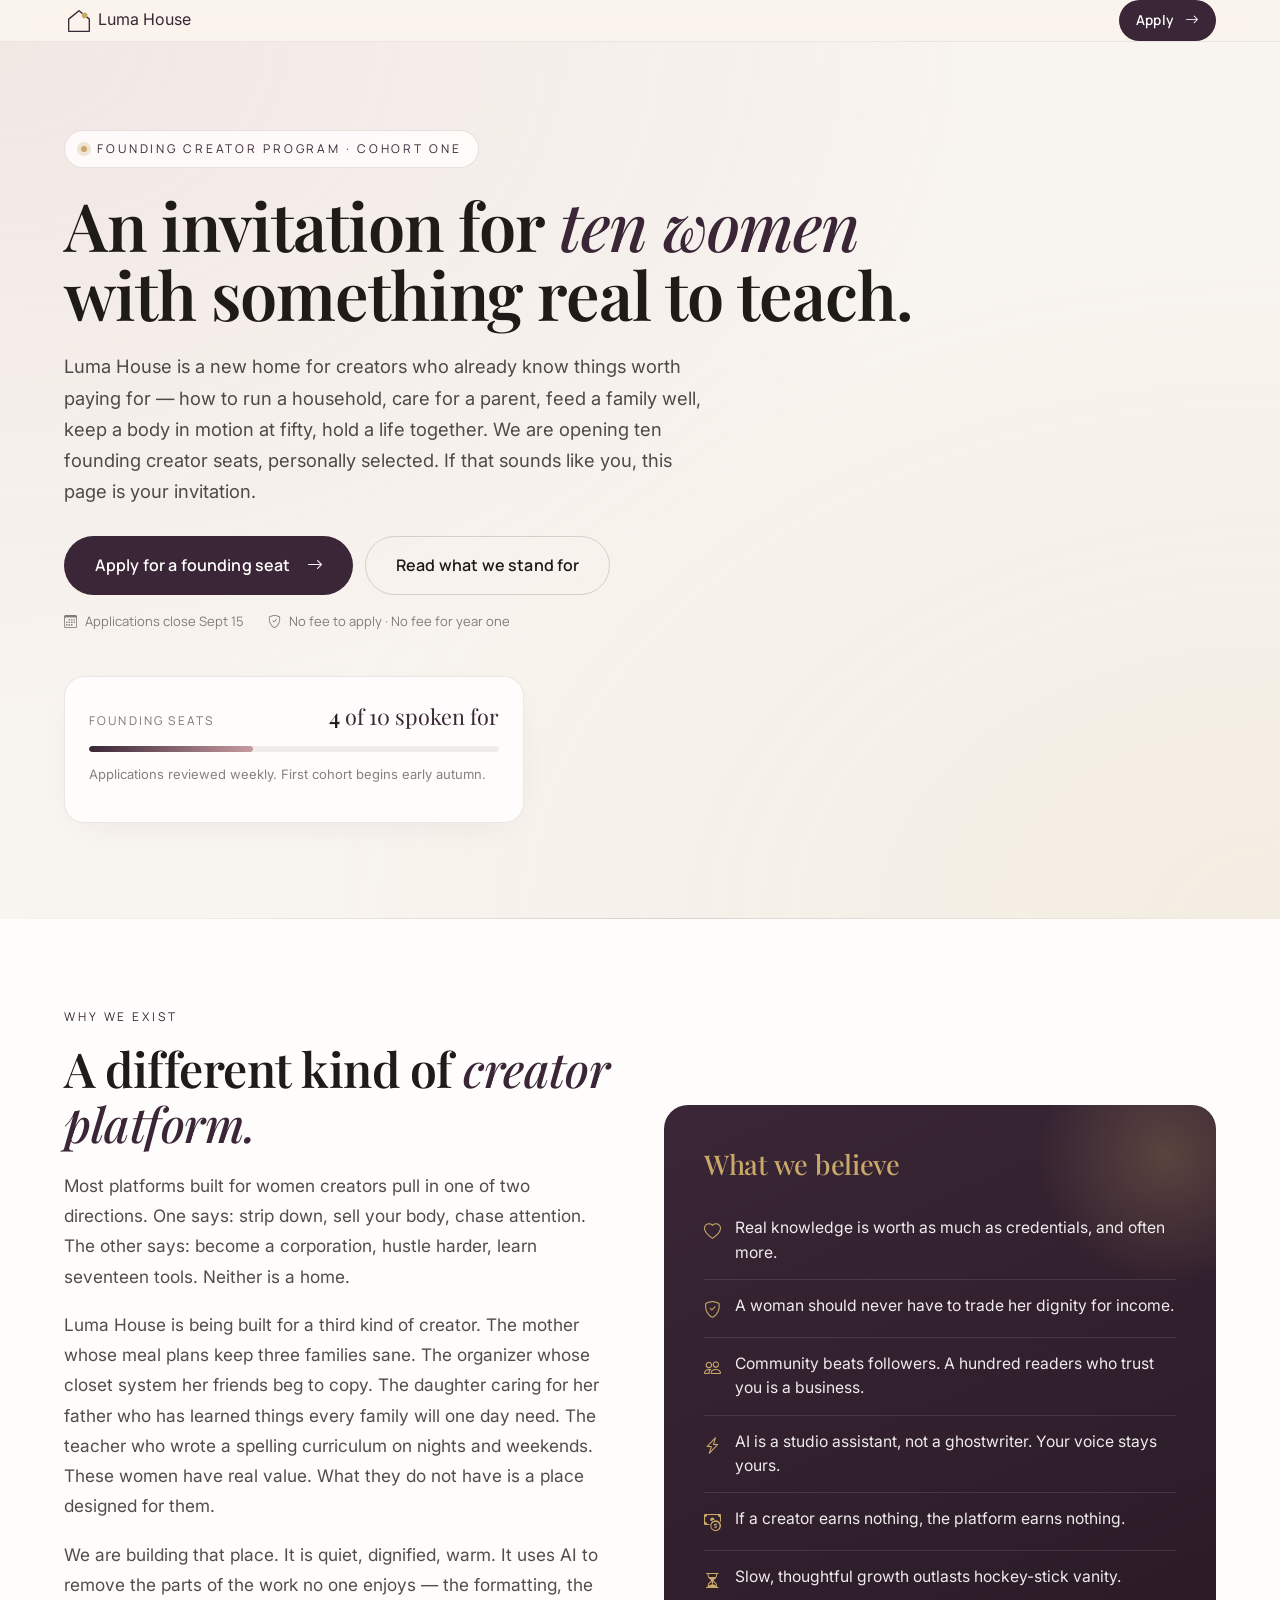
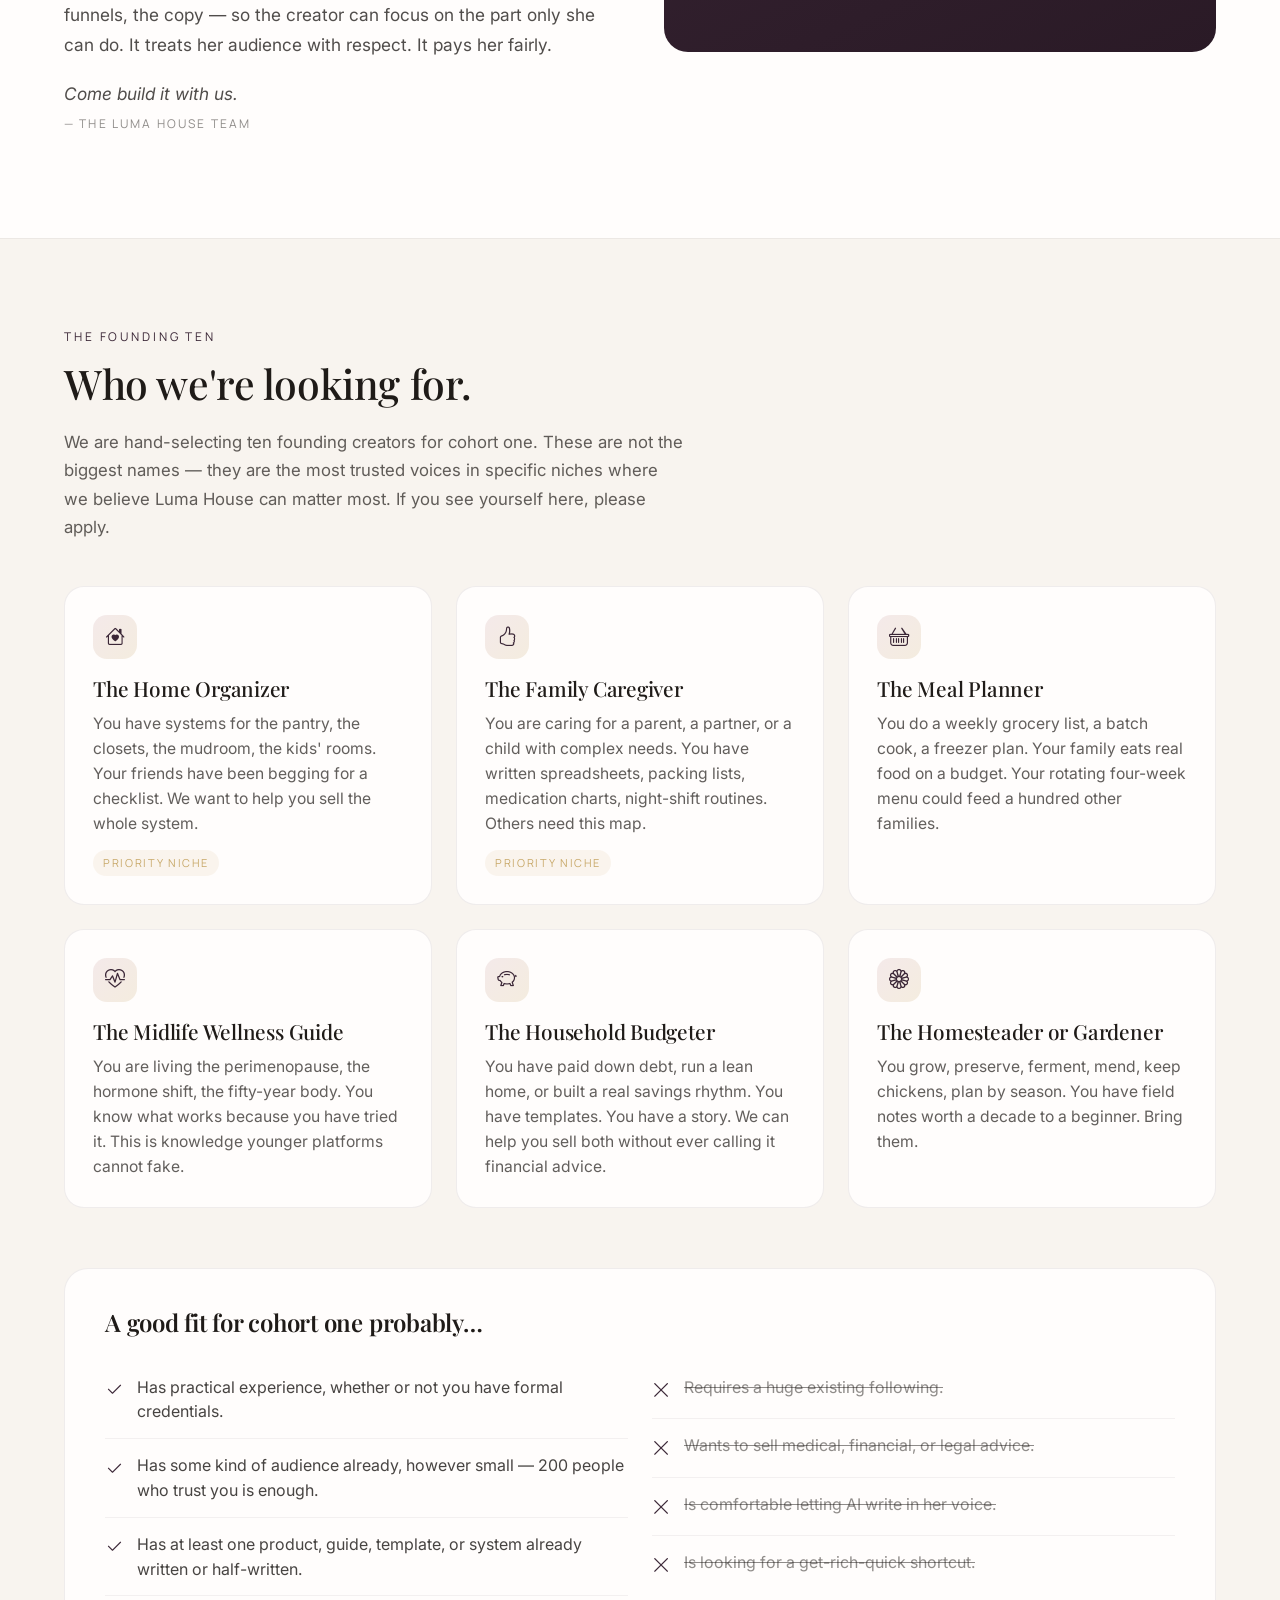
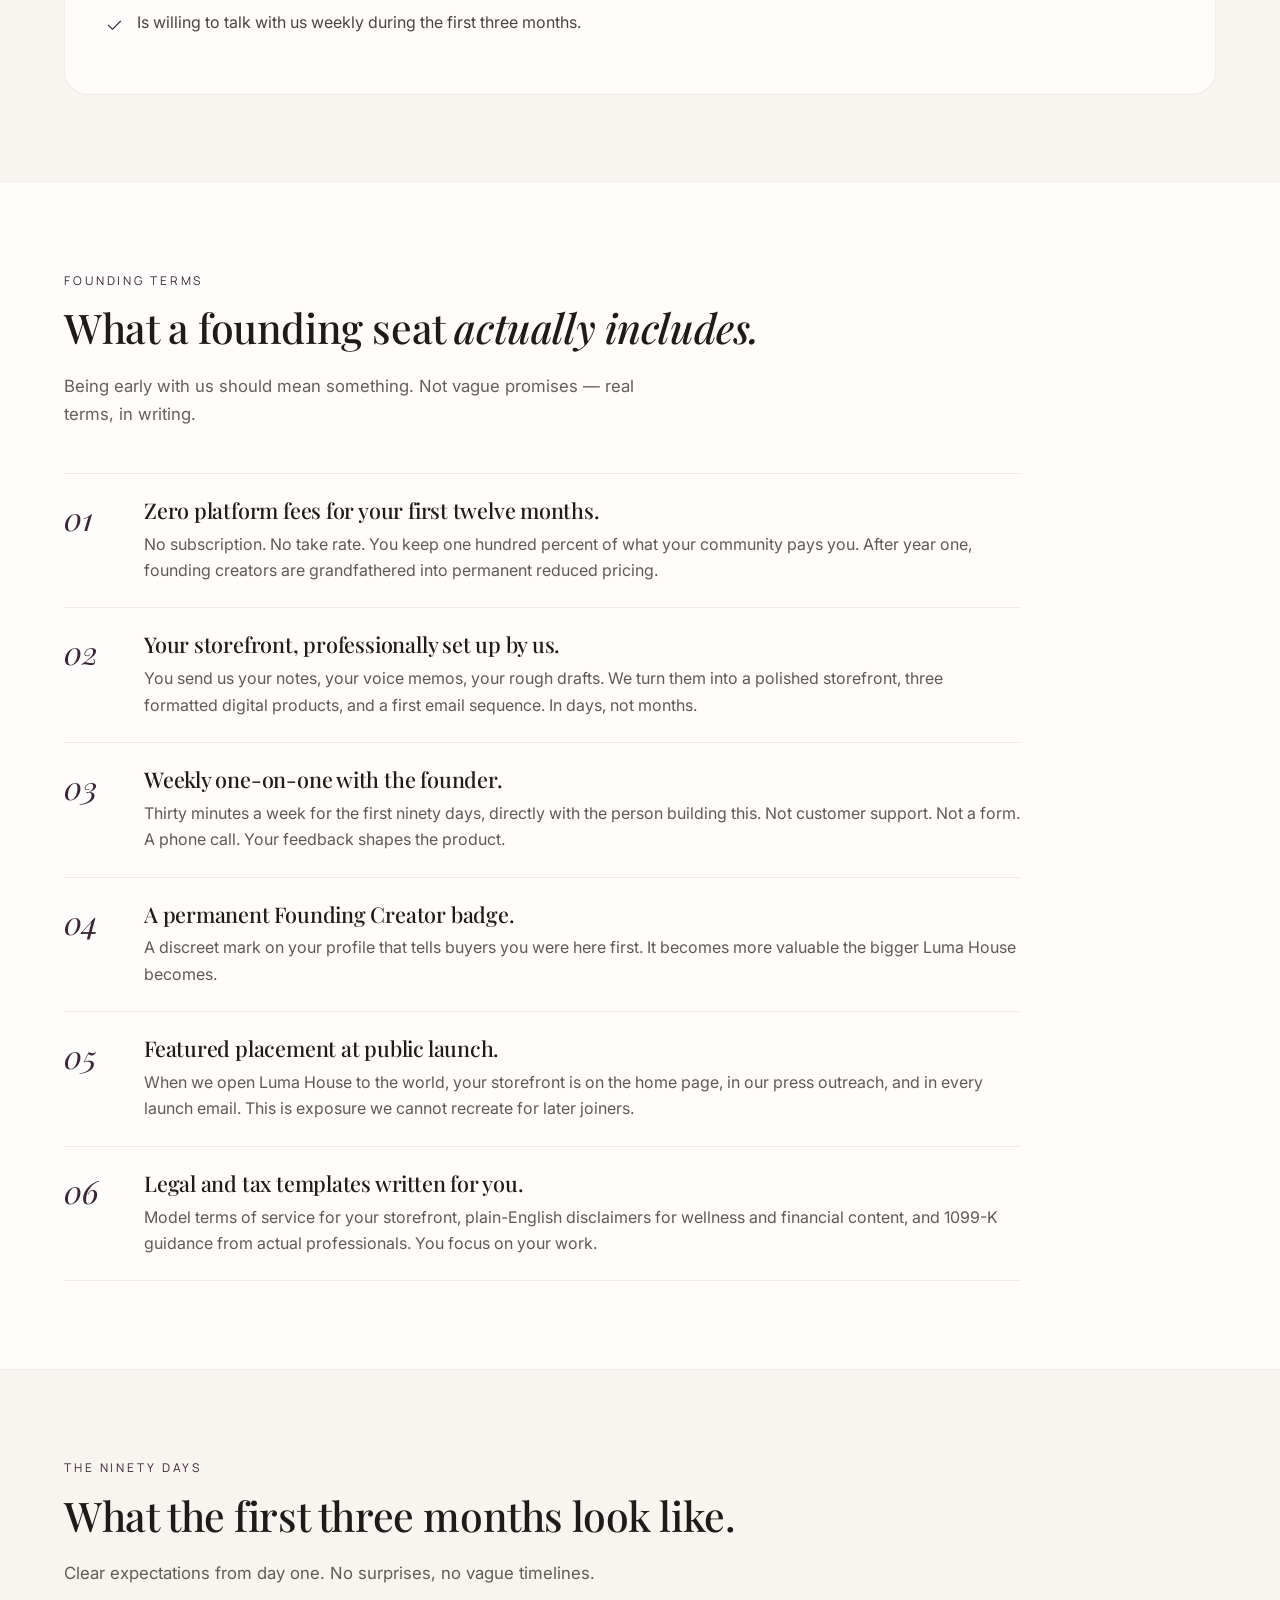
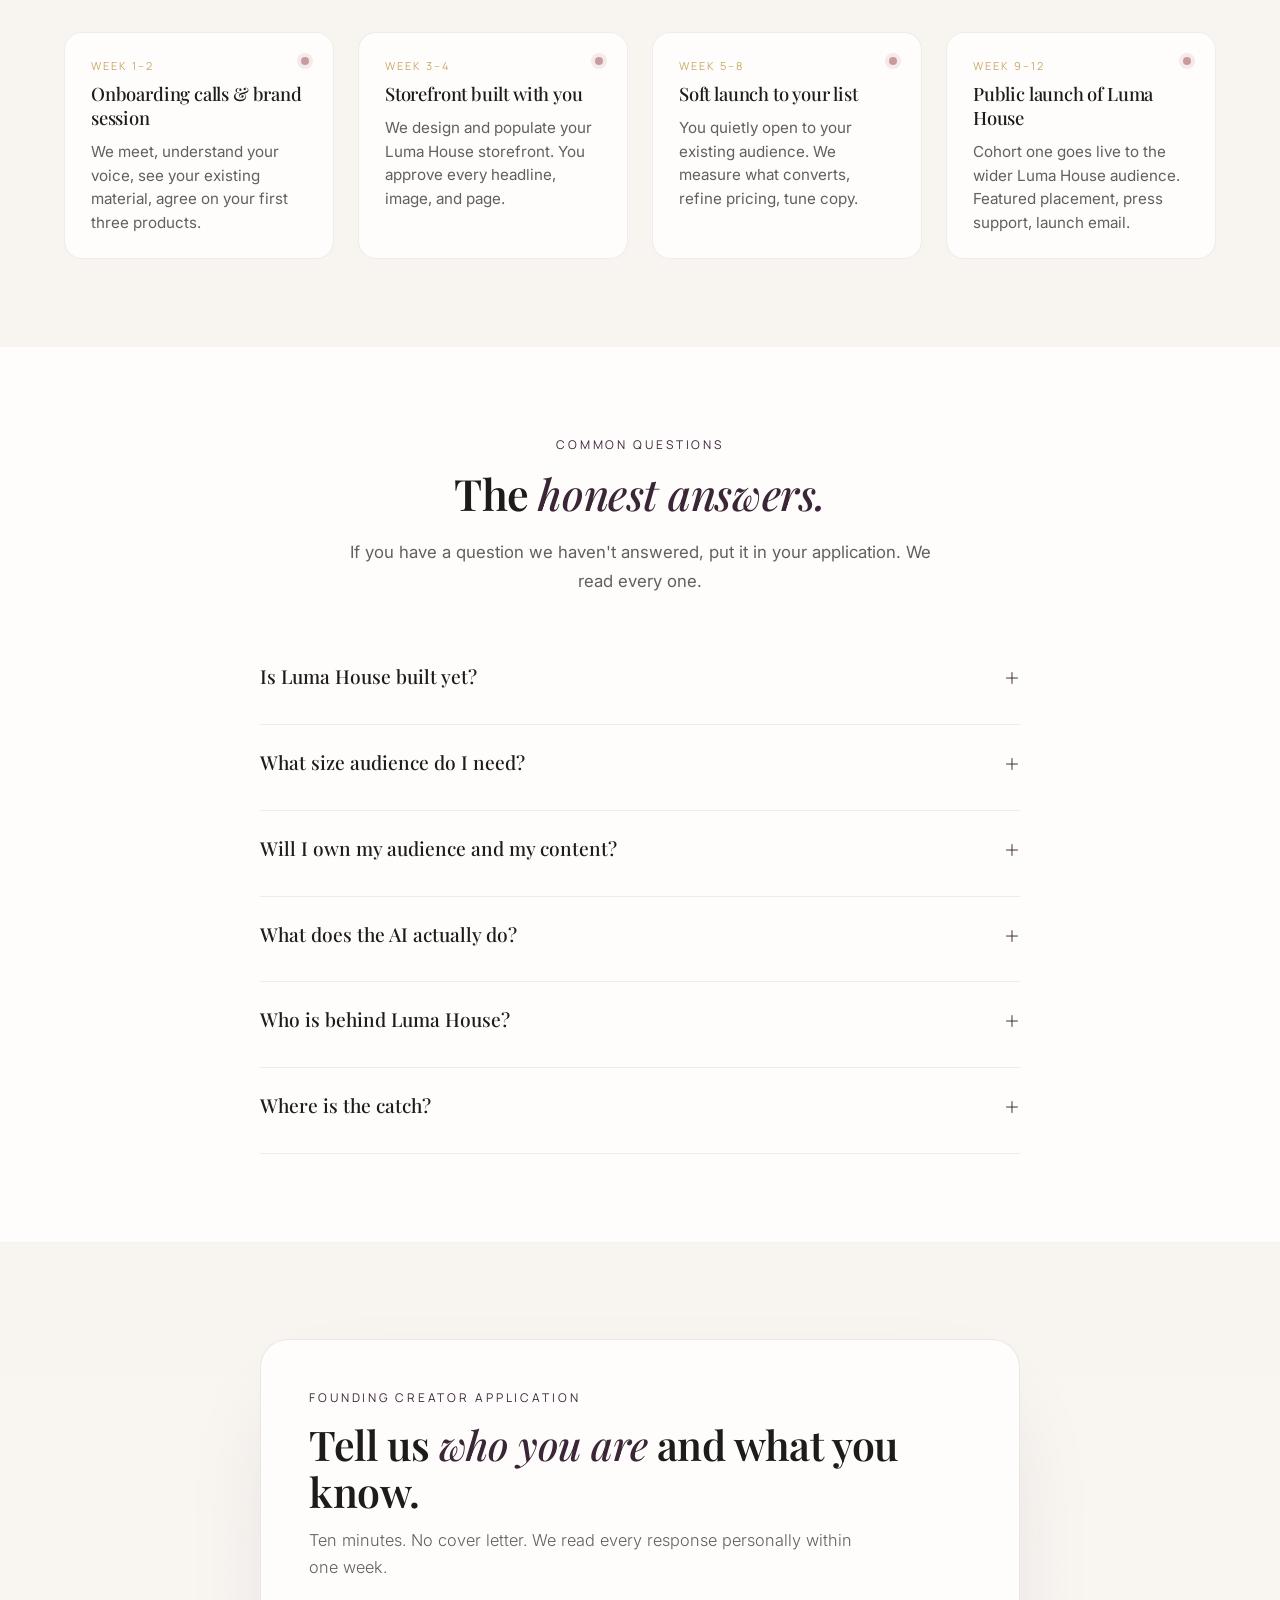
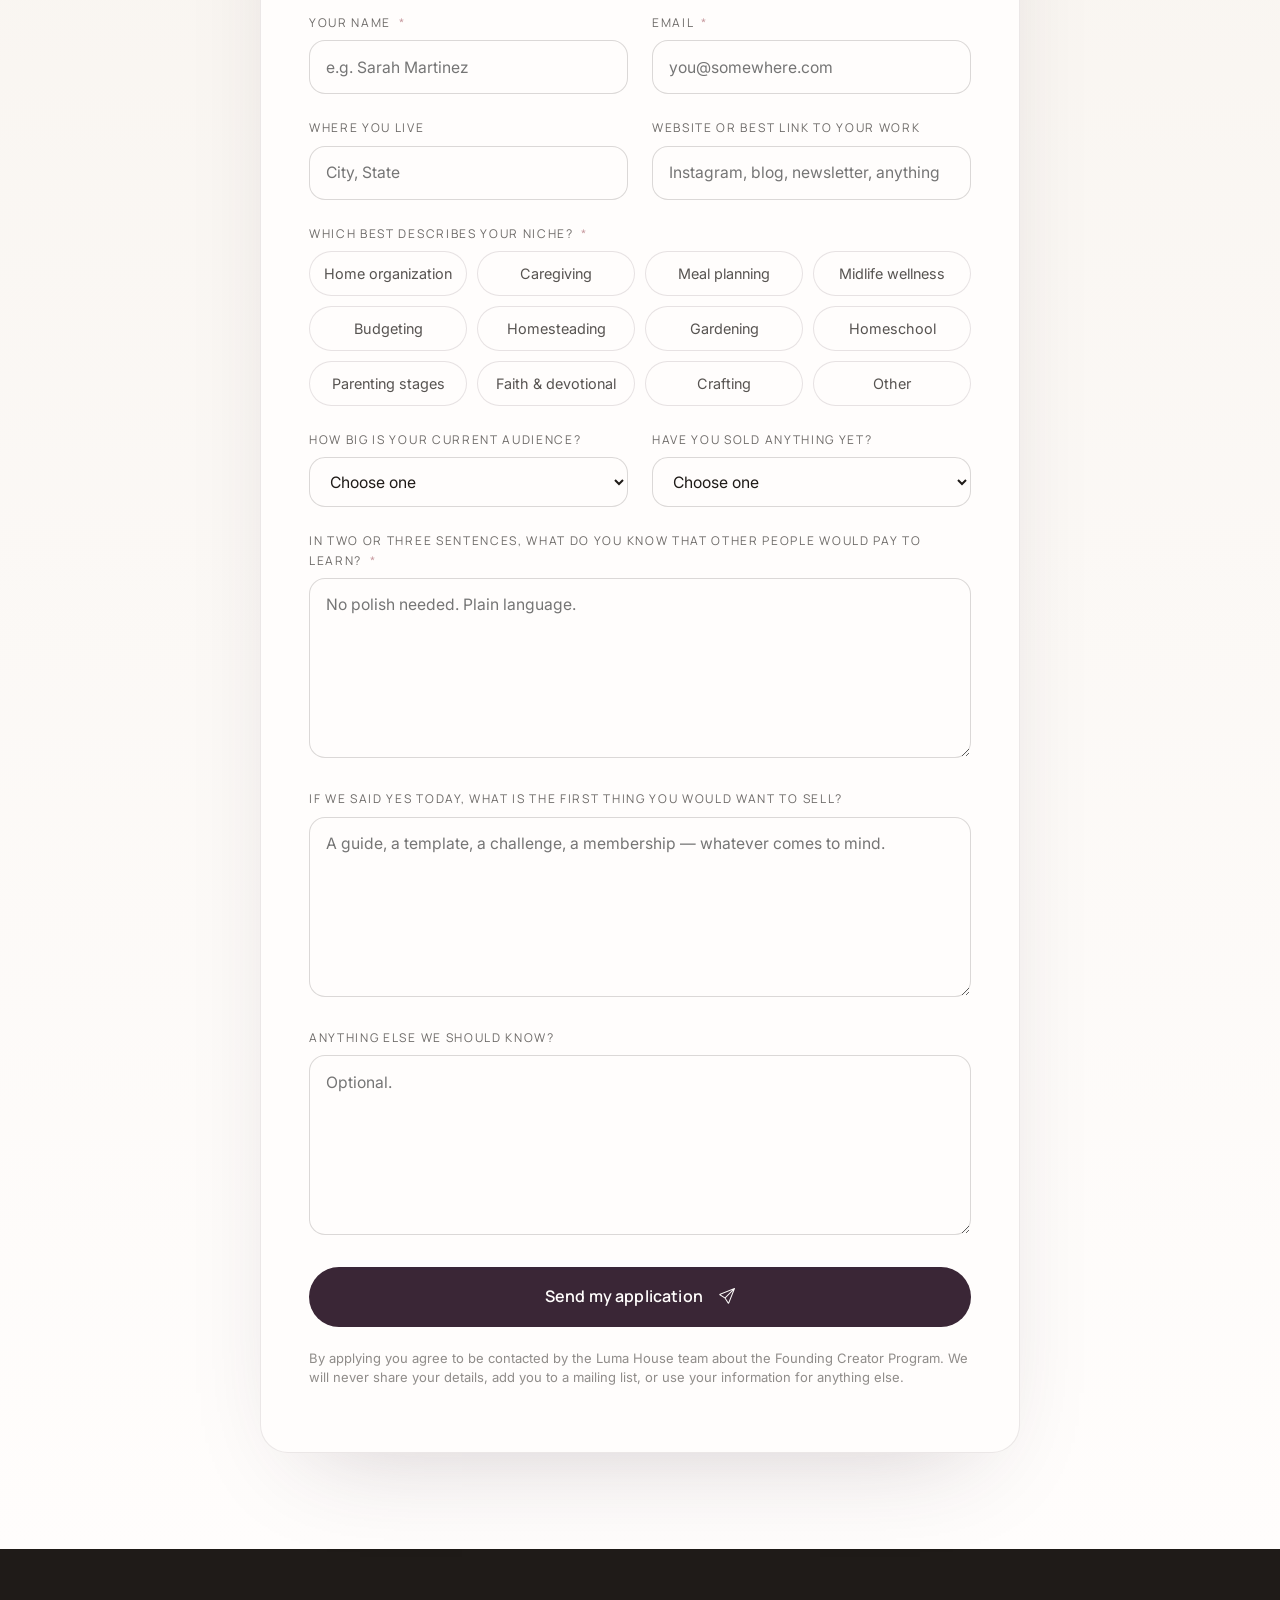
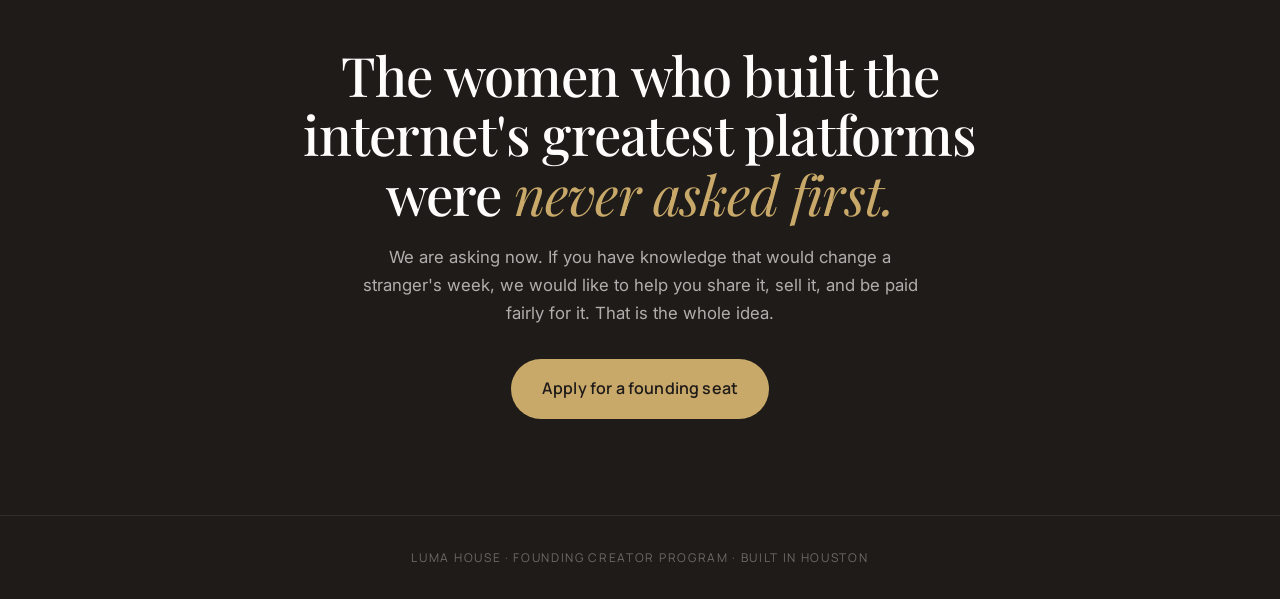
==== beta.html @ 39d94b37 "Add beta.html — Founding Creator recruitment landing page Standalone one-page recruitment funnel tar" ====
<!doctype html>
<html lang="en">
<head>
  <meta charset="utf-8" />
  <meta name="viewport" content="width=device-width, initial-scale=1" />
  <title>Luma House — Founding Creator Program</title>
  <meta name="description" content="An invitation for ten founding creators. Turn what you already know — home organization, caregiving, midlife wellness, real-life systems — into recurring income, with a team behind you." />

  <!-- Fonts -->
  <link rel="preconnect" href="https://fonts.googleapis.com" />
  <link rel="preconnect" href="https://fonts.gstatic.com" crossorigin />
  <link href="https://fonts.googleapis.com/css2?family=Playfair+Display:ital,wght@0,400;0,500;0,600;0,700;1,400;1,500&family=Inter:wght@300;400;500;600;700&family=Manrope:wght@400;500;600;700&display=swap" rel="stylesheet" />

  <!-- Bootstrap 5 + Icons -->
  <link href="https://cdn.jsdelivr.net/npm/bootstrap@5.3.3/dist/css/bootstrap.min.css" rel="stylesheet" />
  <link rel="stylesheet" href="https://cdn.jsdelivr.net/npm/bootstrap-icons@1.11.3/font/bootstrap-icons.css" />

  <!-- Global styles -->
  <link href="assets/css/styles.css" rel="stylesheet" />

  <!-- Favicon: house + moon -->
  <link rel="icon" type="image/svg+xml" href="[data-uri]" />

  <style>
    /* ============ BETA PAGE — SCOPED STYLES ============ */

    .beta-nav {
      background: transparent;
      border-bottom: 1px solid rgba(31, 27, 24, 0.06);
    }

    /* HERO — editorial, generous, no image needed */
    .beta-hero {
      background:
        radial-gradient(ellipse at top left, rgba(200, 155, 160, 0.14), transparent 55%),
        radial-gradient(ellipse at bottom right, rgba(200, 169, 106, 0.10), transparent 55%),
        var(--ivory);
      padding: 88px 0 96px;
      position: relative;
      overflow: hidden;
    }
    .beta-hero::after {
      content: "";
      position: absolute;
      inset: auto 0 0 0;
      height: 1px;
      background: linear-gradient(90deg, transparent, rgba(58, 38, 54, 0.15), transparent);
    }
    .beta-eyebrow {
      font-family: 'Manrope', sans-serif;
      font-size: 12px;
      letter-spacing: 0.24em;
      text-transform: uppercase;
      color: var(--plum);
      display: inline-flex;
      align-items: center;
      gap: 10px;
      padding: 8px 16px;
      background: rgba(255, 253, 252, 0.85);
      border: 1px solid rgba(58, 38, 54, 0.12);
      border-radius: 999px;
      backdrop-filter: blur(8px);
    }
    .beta-eyebrow .dot {
      width: 6px; height: 6px; border-radius: 999px;
      background: var(--gold);
      box-shadow: 0 0 0 4px rgba(200, 169, 106, 0.25);
    }
    .beta-hero h1 {
      font-family: 'Playfair Display', serif;
      font-weight: 600;
      color: var(--charcoal);
      font-size: clamp(2.4rem, 5.2vw, 4.4rem);
      line-height: 1.05;
      letter-spacing: -0.015em;
      margin: 22px 0 22px;
    }
    .beta-hero h1 em {
      font-style: italic;
      color: var(--plum);
      font-weight: 500;
    }
    .beta-lede {
      font-family: 'Inter', sans-serif;
      font-size: 1.15rem;
      line-height: 1.7;
      color: rgba(31, 27, 24, 0.78);
      max-width: 640px;
    }
    .beta-cta-row {
      display: flex;
      flex-wrap: wrap;
      gap: 12px;
      align-items: center;
      margin-top: 28px;
    }
    .beta-cta-meta {
      font-family: 'Manrope', sans-serif;
      font-size: 13px;
      color: rgba(31, 27, 24, 0.55);
      display: inline-flex;
      align-items: center;
      gap: 8px;
    }
    .beta-cta-meta .sep {
      width: 3px; height: 3px; border-radius: 999px;
      background: rgba(31, 27, 24, 0.28);
      display: inline-block;
    }

    /* SEATS METER — visual scarcity */
    .seats {
      margin-top: 44px;
      background: var(--warm-white);
      border: 1px solid rgba(58, 38, 54, 0.10);
      border-radius: 20px;
      padding: 22px 24px;
      max-width: 460px;
      box-shadow: 0 10px 40px -20px rgba(58, 38, 54, 0.12);
    }
    .seats-head {
      display: flex;
      justify-content: space-between;
      align-items: baseline;
      margin-bottom: 12px;
      gap: 12px;
      flex-wrap: wrap;
    }
    .seats-count { white-space: nowrap; }
    .seats-label {
      font-family: 'Manrope', sans-serif;
      font-size: 12px;
      letter-spacing: 0.18em;
      text-transform: uppercase;
      color: rgba(31, 27, 24, 0.6);
    }
    .seats-count {
      font-family: 'Playfair Display', serif;
      font-size: 1.35rem;
      color: var(--plum);
    }
    .seats-count strong { color: var(--charcoal); font-weight: 600; }
    .seats-bar {
      height: 6px;
      border-radius: 999px;
      background: rgba(58, 38, 54, 0.08);
      overflow: hidden;
      position: relative;
    }
    .seats-bar > span {
      position: absolute;
      inset: 0 auto 0 0;
      width: 40%;
      background: linear-gradient(90deg, var(--plum), var(--rose));
      border-radius: 999px;
    }
    .seats-note {
      font-family: 'Inter', sans-serif;
      font-size: 13px;
      color: rgba(31, 27, 24, 0.55);
      margin-top: 12px;
    }

    /* MANIFESTO BLOCK — the values, in plain english */
    .beta-manifesto {
      padding: 88px 0;
      background: var(--warm-white);
    }
    .beta-manifesto h2 {
      font-family: 'Playfair Display', serif;
      font-weight: 600;
      font-size: clamp(2rem, 3.8vw, 3rem);
      color: var(--charcoal);
      letter-spacing: -0.01em;
      line-height: 1.15;
      margin-bottom: 20px;
    }
    .beta-manifesto h2 em {
      font-style: italic;
      color: var(--plum);
      font-weight: 500;
    }
    .beta-manifesto p {
      font-family: 'Inter', sans-serif;
      font-size: 1.08rem;
      line-height: 1.75;
      color: rgba(31, 27, 24, 0.78);
    }
    .beta-manifesto p + p { margin-top: 18px; }
    .beta-signature {
      font-family: 'Playfair Display', serif;
      font-style: italic;
      color: var(--plum);
      margin-top: 26px;
      font-size: 1.15rem;
    }
    .beta-signature small {
      display: block;
      font-family: 'Manrope', sans-serif;
      font-style: normal;
      font-size: 12px;
      letter-spacing: 0.18em;
      text-transform: uppercase;
      color: rgba(31, 27, 24, 0.5);
      margin-top: 4px;
    }
    .manifesto-card {
      background: linear-gradient(155deg, var(--plum) 0%, #2a1a26 100%);
      border-radius: 24px;
      padding: 44px 40px;
      color: rgba(255, 253, 252, 0.92);
      position: relative;
      overflow: hidden;
    }
    .manifesto-card::before {
      content: "";
      position: absolute;
      top: -80px; right: -80px;
      width: 260px; height: 260px;
      background: radial-gradient(circle, rgba(200, 169, 106, 0.25), transparent 70%);
      border-radius: 50%;
    }
    .manifesto-card h3 {
      font-family: 'Playfair Display', serif;
      font-weight: 500;
      font-size: 1.7rem;
      color: var(--gold);
      margin-bottom: 22px;
      position: relative;
    }
    .manifesto-card ul {
      list-style: none;
      padding: 0;
      margin: 0;
      position: relative;
    }
    .manifesto-card ul li {
      padding: 14px 0;
      border-bottom: 1px solid rgba(255, 253, 252, 0.1);
      display: flex;
      align-items: flex-start;
      gap: 14px;
      font-family: 'Inter', sans-serif;
      font-size: 0.98rem;
      line-height: 1.55;
    }
    .manifesto-card ul li:last-child { border-bottom: none; }
    .manifesto-card ul li i {
      color: var(--gold);
      font-size: 1.05rem;
      margin-top: 3px;
      flex-shrink: 0;
    }

    /* WHO WE'RE LOOKING FOR */
    .beta-who {
      padding: 88px 0;
      background: var(--ivory);
      border-top: 1px solid rgba(58, 38, 54, 0.06);
    }
    .section-eyebrow {
      font-family: 'Manrope', sans-serif;
      font-size: 12px;
      letter-spacing: 0.24em;
      text-transform: uppercase;
      color: var(--plum);
      margin-bottom: 14px;
    }
    .section-title {
      font-family: 'Playfair Display', serif;
      font-weight: 600;
      font-size: clamp(1.9rem, 3.4vw, 2.7rem);
      color: var(--charcoal);
      letter-spacing: -0.01em;
      line-height: 1.15;
      margin-bottom: 20px;
    }
    .section-title em { font-style: italic; color: var(--plum); font-weight: 500; }
    .section-sub {
      font-family: 'Inter', sans-serif;
      color: rgba(31, 27, 24, 0.7);
      font-size: 1.05rem;
      line-height: 1.7;
      max-width: 620px;
      margin-bottom: 44px;
    }

    .persona {
      background: var(--warm-white);
      border: 1px solid rgba(58, 38, 54, 0.08);
      border-radius: 20px;
      padding: 28px;
      height: 100%;
      transition: transform 0.35s cubic-bezier(.2,.7,.2,1), box-shadow 0.35s;
      position: relative;
      overflow: hidden;
    }
    .persona:hover {
      transform: translateY(-4px);
      box-shadow: 0 24px 60px -30px rgba(58, 38, 54, 0.22);
    }
    .persona-icon {
      width: 44px; height: 44px;
      border-radius: 14px;
      background: linear-gradient(135deg, rgba(200, 155, 160, 0.20), rgba(200, 169, 106, 0.20));
      display: flex; align-items: center; justify-content: center;
      margin-bottom: 18px;
    }
    .persona-icon i {
      color: var(--plum);
      font-size: 1.25rem;
    }
    .persona h4 {
      font-family: 'Playfair Display', serif;
      font-weight: 500;
      color: var(--charcoal);
      font-size: 1.3rem;
      margin-bottom: 10px;
    }
    .persona p {
      font-family: 'Inter', sans-serif;
      color: rgba(31, 27, 24, 0.7);
      font-size: 0.98rem;
      line-height: 1.6;
      margin: 0;
    }
    .persona-tag {
      display: inline-block;
      margin-top: 14px;
      font-family: 'Manrope', sans-serif;
      font-size: 11px;
      letter-spacing: 0.15em;
      text-transform: uppercase;
      color: var(--gold);
      background: rgba(200, 169, 106, 0.10);
      padding: 4px 10px;
      border-radius: 999px;
    }

    .fit-checklist {
      margin-top: 60px;
      background: var(--warm-white);
      border: 1px solid rgba(58, 38, 54, 0.08);
      border-radius: 24px;
      padding: 40px;
    }
    .fit-checklist h3 {
      font-family: 'Playfair Display', serif;
      font-weight: 600;
      font-size: 1.5rem;
      color: var(--charcoal);
      margin-bottom: 24px;
    }
    .fit-list {
      list-style: none;
      padding: 0;
      margin: 0;
    }
    .fit-list li {
      display: flex;
      align-items: flex-start;
      gap: 14px;
      padding: 14px 0;
      border-bottom: 1px solid rgba(58, 38, 54, 0.06);
      font-family: 'Inter', sans-serif;
      color: rgba(31, 27, 24, 0.82);
      font-size: 1rem;
      line-height: 1.55;
    }
    .fit-list li:last-child { border-bottom: none; }
    .fit-list li i {
      color: var(--plum);
      font-size: 1.15rem;
      margin-top: 1px;
      flex-shrink: 0;
    }
    .fit-not { color: rgba(31, 27, 24, 0.5); text-decoration: line-through; }

    /* WHAT YOU GET */
    .beta-benefits {
      padding: 88px 0;
      background: var(--warm-white);
    }
    .benefit {
      display: flex;
      gap: 20px;
      padding: 24px 0;
      border-top: 1px solid rgba(58, 38, 54, 0.08);
    }
    .benefit:last-child { border-bottom: 1px solid rgba(58, 38, 54, 0.08); }
    .benefit-num {
      font-family: 'Playfair Display', serif;
      font-style: italic;
      font-size: 2rem;
      color: var(--plum);
      line-height: 1;
      width: 60px;
      flex-shrink: 0;
      padding-top: 4px;
    }
    .benefit-body h4 {
      font-family: 'Playfair Display', serif;
      font-weight: 500;
      color: var(--charcoal);
      font-size: 1.35rem;
      margin-bottom: 8px;
    }
    .benefit-body p {
      font-family: 'Inter', sans-serif;
      color: rgba(31, 27, 24, 0.72);
      line-height: 1.65;
      margin: 0;
      font-size: 1rem;
    }

    /* TIMELINE */
    .beta-timeline {
      padding: 88px 0;
      background: var(--ivory);
      border-top: 1px solid rgba(58, 38, 54, 0.06);
    }
    .tl-item {
      background: var(--warm-white);
      border: 1px solid rgba(58, 38, 54, 0.08);
      border-radius: 18px;
      padding: 24px 26px;
      height: 100%;
      position: relative;
    }
    .tl-week {
      font-family: 'Manrope', sans-serif;
      font-size: 11px;
      letter-spacing: 0.18em;
      text-transform: uppercase;
      color: var(--gold);
      margin-bottom: 8px;
    }
    .tl-item h4 {
      font-family: 'Playfair Display', serif;
      font-weight: 500;
      font-size: 1.15rem;
      color: var(--charcoal);
      margin-bottom: 10px;
      line-height: 1.3;
    }
    .tl-item p {
      font-family: 'Inter', sans-serif;
      font-size: 0.95rem;
      color: rgba(31, 27, 24, 0.7);
      line-height: 1.55;
      margin: 0;
    }
    .tl-dot {
      position: absolute;
      top: 24px; right: 24px;
      width: 8px; height: 8px;
      border-radius: 999px;
      background: var(--rose);
      box-shadow: 0 0 0 4px rgba(200, 155, 160, 0.20);
    }

    /* FAQ */
    .beta-faq {
      padding: 88px 0;
      background: var(--warm-white);
    }
    .faq-item {
      border-bottom: 1px solid rgba(58, 38, 54, 0.08);
      padding: 22px 0;
    }
    .faq-item:first-child { border-top: 1px solid rgba(58, 38, 54, 0.08); }
    .faq-q {
      font-family: 'Playfair Display', serif;
      font-weight: 500;
      color: var(--charcoal);
      font-size: 1.2rem;
      margin-bottom: 10px;
      display: flex;
      justify-content: space-between;
      align-items: baseline;
      gap: 24px;
      cursor: pointer;
    }
    .faq-q i {
      color: var(--plum);
      font-size: 1rem;
      transition: transform 0.3s;
      flex-shrink: 0;
    }
    .faq-item[open] .faq-q i { transform: rotate(45deg); }
    .faq-a {
      font-family: 'Inter', sans-serif;
      color: rgba(31, 27, 24, 0.72);
      line-height: 1.7;
      font-size: 1rem;
      padding-right: 28px;
    }
    /* Native details/summary reset */
    details.faq-item summary { list-style: none; }
    details.faq-item summary::-webkit-details-marker { display: none; }

    /* APPLICATION FORM */
    .beta-apply {
      padding: 96px 0;
      background: linear-gradient(180deg, var(--ivory) 0%, var(--warm-white) 100%);
      border-top: 1px solid rgba(58, 38, 54, 0.06);
    }
    .apply-card {
      background: var(--warm-white);
      border: 1px solid rgba(58, 38, 54, 0.10);
      border-radius: 28px;
      padding: 48px;
      box-shadow: 0 40px 100px -50px rgba(58, 38, 54, 0.25);
    }
    .apply-card h2 {
      font-family: 'Playfair Display', serif;
      font-weight: 600;
      font-size: clamp(1.9rem, 3.2vw, 2.6rem);
      color: var(--charcoal);
      letter-spacing: -0.01em;
      line-height: 1.15;
      margin-bottom: 12px;
    }
    .apply-card h2 em { font-style: italic; color: var(--plum); font-weight: 500; }
    .apply-card > p.lead {
      font-family: 'Inter', sans-serif;
      color: rgba(31, 27, 24, 0.7);
      font-size: 1.02rem;
      line-height: 1.65;
      margin-bottom: 32px;
    }
    .form-label-lh {
      font-family: 'Manrope', sans-serif;
      font-size: 12px;
      letter-spacing: 0.14em;
      text-transform: uppercase;
      color: rgba(31, 27, 24, 0.65);
      margin-bottom: 8px;
      display: block;
    }
    .form-label-lh .req { color: var(--rose); margin-left: 4px; }

    .niche-grid {
      display: grid;
      grid-template-columns: repeat(auto-fill, minmax(140px, 1fr));
      gap: 10px;
    }
    .niche-chip {
      background: var(--warm-white);
      border: 1px solid rgba(58, 38, 54, 0.12);
      border-radius: 999px;
      padding: 10px 14px;
      font-family: 'Inter', sans-serif;
      font-size: 0.9rem;
      color: rgba(31, 27, 24, 0.75);
      cursor: pointer;
      transition: all 0.2s;
      text-align: center;
      user-select: none;
    }
    .niche-chip:hover {
      border-color: var(--plum);
      color: var(--plum);
    }
    .niche-chip.selected {
      background: var(--plum);
      border-color: var(--plum);
      color: var(--warm-white);
    }

    .footnote {
      font-family: 'Inter', sans-serif;
      font-size: 13px;
      color: rgba(31, 27, 24, 0.5);
      line-height: 1.5;
      margin-top: 22px;
    }

    /* CLOSING */
    .beta-close {
      padding: 96px 0;
      background: var(--charcoal);
      color: rgba(255, 253, 252, 0.9);
      text-align: center;
    }
    .beta-close h2 {
      font-family: 'Playfair Display', serif;
      font-weight: 500;
      font-size: clamp(2rem, 4.5vw, 3.4rem);
      line-height: 1.1;
      letter-spacing: -0.015em;
      color: var(--warm-white);
      margin-bottom: 20px;
      max-width: 780px;
      margin-left: auto;
      margin-right: auto;
    }
    .beta-close h2 em {
      font-style: italic;
      color: var(--gold);
      font-weight: 400;
    }
    .beta-close p {
      font-family: 'Inter', sans-serif;
      color: rgba(255, 253, 252, 0.65);
      font-size: 1.05rem;
      line-height: 1.65;
      max-width: 560px;
      margin: 0 auto 32px;
    }

    /* MINI FOOTER */
    .beta-footer {
      padding: 32px 0;
      background: var(--charcoal);
      border-top: 1px solid rgba(255, 253, 252, 0.08);
      text-align: center;
    }
    .beta-footer p {
      font-family: 'Manrope', sans-serif;
      font-size: 12px;
      letter-spacing: 0.14em;
      text-transform: uppercase;
      color: rgba(255, 253, 252, 0.35);
      margin: 0;
    }

    /* Toast override — bottom center, elegant */
    .beta-success {
      position: fixed;
      bottom: 30px;
      left: 50%;
      transform: translateX(-50%) translateY(20px);
      background: var(--charcoal);
      color: var(--warm-white);
      padding: 16px 24px;
      border-radius: 999px;
      font-family: 'Manrope', sans-serif;
      font-size: 0.92rem;
      box-shadow: 0 20px 60px -20px rgba(0, 0, 0, 0.4);
      z-index: 999;
      opacity: 0;
      pointer-events: none;
      transition: opacity 0.4s, transform 0.4s;
      display: flex;
      align-items: center;
      gap: 10px;
    }
    .beta-success.show {
      opacity: 1;
      transform: translateX(-50%) translateY(0);
    }
    .beta-success i {
      color: var(--gold);
    }

    @media (max-width: 767.98px) {
      .beta-hero { padding: 60px 0 72px; }
      .apply-card { padding: 32px 24px; }
      .manifesto-card { padding: 32px 26px; }
      .fit-checklist { padding: 28px 24px; }
      .benefit-num { font-size: 1.6rem; width: 44px; }
    }
  </style>
</head>
<body>

  <!-- ===================== NAV ===================== -->
  <nav class="lh-nav beta-nav">
    <div class="container-lh d-flex justify-content-between align-items-center">
      <a class="lh-brand" href="index.html">
        <svg viewBox="0 0 32 32" width="30" height="30" aria-hidden="true"><path class="lh-logo__house" d="M5 14 L16 5 L27 14 L27 27 L5 27 Z" fill="none" stroke="#3A2636" stroke-width="1.8" stroke-linejoin="round"/><circle class="lh-logo__moon" cx="22" cy="10" r="3" fill="#C8A96A"/></svg>
        <span>Luma House</span>
      </a>
      <a href="#apply" class="btn-lh btn-lh--primary btn-lh--sm">
        Apply <i class="bi bi-arrow-right ms-1"></i>
      </a>
    </div>
  </nav>

  <!-- ===================== HERO ===================== -->
  <header class="beta-hero">
    <div class="container-lh">
      <div class="row align-items-center">
        <div class="col-lg-10 col-xl-9">
          <span class="beta-eyebrow"><span class="dot"></span> Founding Creator Program · Cohort One</span>
          <h1>
            An invitation for <em>ten women</em><br />
            with something real to teach.
          </h1>
          <p class="beta-lede">
            Luma House is a new home for creators who already know things worth paying for — how to run a household, care for a parent, feed a family well, keep a body in motion at fifty, hold a life together. We are opening ten founding creator seats, personally selected. If that sounds like you, this page is your invitation.
          </p>

          <div class="beta-cta-row">
            <a href="#apply" class="btn-lh btn-lh--primary btn-lh--lg">
              Apply for a founding seat <i class="bi bi-arrow-right ms-2"></i>
            </a>
            <a href="#manifesto" class="btn-lh btn-lh--ghost btn-lh--lg">
              Read what we stand for
            </a>
          </div>

          <div class="beta-cta-row mt-3">
            <span class="beta-cta-meta">
              <i class="bi bi-calendar3"></i> Applications close Sept 15
            </span>
            <span class="sep"></span>
            <span class="beta-cta-meta">
              <i class="bi bi-shield-check"></i> No fee to apply · No fee for year one
            </span>
          </div>

          <!-- Seats visualization -->
          <div class="seats">
            <div class="seats-head">
              <span class="seats-label">Founding Seats</span>
              <span class="seats-count"><strong>4</strong> of 10 spoken for</span>
            </div>
            <div class="seats-bar"><span></span></div>
            <p class="seats-note">Applications reviewed weekly. First cohort begins early autumn.</p>
          </div>
        </div>
      </div>
    </div>
  </header>

  <!-- ===================== MANIFESTO ===================== -->
  <section class="beta-manifesto" id="manifesto">
    <div class="container-lh">
      <div class="row g-5 align-items-center">
        <div class="col-lg-6">
          <div class="section-eyebrow">Why We Exist</div>
          <h2>A different kind of <em>creator platform.</em></h2>
          <p>
            Most platforms built for women creators pull in one of two directions. One says: strip down, sell your body, chase attention. The other says: become a corporation, hustle harder, learn seventeen tools. Neither is a home.
          </p>
          <p>
            Luma House is being built for a third kind of creator. The mother whose meal plans keep three families sane. The organizer whose closet system her friends beg to copy. The daughter caring for her father who has learned things every family will one day need. The teacher who wrote a spelling curriculum on nights and weekends. These women have real value. What they do not have is a place designed for them.
          </p>
          <p>
            We are building that place. It is quiet, dignified, warm. It uses AI to remove the parts of the work no one enjoys — the formatting, the funnels, the copy — so the creator can focus on the part only she can do. It treats her audience with respect. It pays her fairly.
          </p>
          <p class="beta-signature">
            Come build it with us.
            <small>— The Luma House team</small>
          </p>
        </div>
        <div class="col-lg-6">
          <div class="manifesto-card">
            <h3>What we believe</h3>
            <ul>
              <li><i class="bi bi-heart"></i> Real knowledge is worth as much as credentials, and often more.</li>
              <li><i class="bi bi-shield-check"></i> A woman should never have to trade her dignity for income.</li>
              <li><i class="bi bi-people"></i> Community beats followers. A hundred readers who trust you is a business.</li>
              <li><i class="bi bi-lightning-charge"></i> AI is a studio assistant, not a ghostwriter. Your voice stays yours.</li>
              <li><i class="bi bi-cash-coin"></i> If a creator earns nothing, the platform earns nothing.</li>
              <li><i class="bi bi-hourglass-split"></i> Slow, thoughtful growth outlasts hockey-stick vanity.</li>
            </ul>
          </div>
        </div>
      </div>
    </div>
  </section>

  <!-- ===================== WHO WE'RE LOOKING FOR ===================== -->
  <section class="beta-who">
    <div class="container-lh">
      <div class="row">
        <div class="col-lg-8">
          <div class="section-eyebrow">The Founding Ten</div>
          <h2>Who we're looking for.</h2>
          <p class="section-sub">
            We are hand-selecting ten founding creators for cohort one. These are not the biggest names — they are the most trusted voices in specific niches where we believe Luma House can matter most. If you see yourself here, please apply.
          </p>
        </div>
      </div>

      <div class="row g-4">
        <div class="col-md-6 col-lg-4">
          <div class="persona">
            <div class="persona-icon"><i class="bi bi-house-heart"></i></div>
            <h4>The Home Organizer</h4>
            <p>You have systems for the pantry, the closets, the mudroom, the kids' rooms. Your friends have been begging for a checklist. We want to help you sell the whole system.</p>
            <span class="persona-tag">Priority Niche</span>
          </div>
        </div>
        <div class="col-md-6 col-lg-4">
          <div class="persona">
            <div class="persona-icon"><i class="bi bi-hand-thumbs-up"></i></div>
            <h4>The Family Caregiver</h4>
            <p>You are caring for a parent, a partner, or a child with complex needs. You have written spreadsheets, packing lists, medication charts, night-shift routines. Others need this map.</p>
            <span class="persona-tag">Priority Niche</span>
          </div>
        </div>
        <div class="col-md-6 col-lg-4">
          <div class="persona">
            <div class="persona-icon"><i class="bi bi-basket"></i></div>
            <h4>The Meal Planner</h4>
            <p>You do a weekly grocery list, a batch cook, a freezer plan. Your family eats real food on a budget. Your rotating four-week menu could feed a hundred other families.</p>
          </div>
        </div>
        <div class="col-md-6 col-lg-4">
          <div class="persona">
            <div class="persona-icon"><i class="bi bi-heart-pulse"></i></div>
            <h4>The Midlife Wellness Guide</h4>
            <p>You are living the perimenopause, the hormone shift, the fifty-year body. You know what works because you have tried it. This is knowledge younger platforms cannot fake.</p>
          </div>
        </div>
        <div class="col-md-6 col-lg-4">
          <div class="persona">
            <div class="persona-icon"><i class="bi bi-piggy-bank"></i></div>
            <h4>The Household Budgeter</h4>
            <p>You have paid down debt, run a lean home, or built a real savings rhythm. You have templates. You have a story. We can help you sell both without ever calling it financial advice.</p>
          </div>
        </div>
        <div class="col-md-6 col-lg-4">
          <div class="persona">
            <div class="persona-icon"><i class="bi bi-flower1"></i></div>
            <h4>The Homesteader or Gardener</h4>
            <p>You grow, preserve, ferment, mend, keep chickens, plan by season. You have field notes worth a decade to a beginner. Bring them.</p>
          </div>
        </div>
      </div>

      <!-- Fit checklist -->
      <div class="fit-checklist">
        <h3>A good fit for cohort one probably…</h3>
        <div class="row">
          <div class="col-md-6">
            <ul class="fit-list">
              <li><i class="bi bi-check2"></i> Has practical experience, whether or not you have formal credentials.</li>
              <li><i class="bi bi-check2"></i> Has some kind of audience already, however small — 200 people who trust you is enough.</li>
              <li><i class="bi bi-check2"></i> Has at least one product, guide, template, or system already written or half-written.</li>
              <li><i class="bi bi-check2"></i> Is willing to talk with us weekly during the first three months.</li>
            </ul>
          </div>
          <div class="col-md-6">
            <ul class="fit-list">
              <li><i class="bi bi-x-lg fit-not"></i> <span class="fit-not">Requires a huge existing following.</span></li>
              <li><i class="bi bi-x-lg fit-not"></i> <span class="fit-not">Wants to sell medical, financial, or legal advice.</span></li>
              <li><i class="bi bi-x-lg fit-not"></i> <span class="fit-not">Is comfortable letting AI write in her voice.</span></li>
              <li><i class="bi bi-x-lg fit-not"></i> <span class="fit-not">Is looking for a get-rich-quick shortcut.</span></li>
            </ul>
          </div>
        </div>
      </div>
    </div>
  </section>

  <!-- ===================== WHAT YOU GET ===================== -->
  <section class="beta-benefits">
    <div class="container-lh">
      <div class="row">
        <div class="col-lg-8">
          <div class="section-eyebrow">Founding Terms</div>
          <h2>What a founding seat <em>actually includes.</em></h2>
          <p class="section-sub">
            Being early with us should mean something. Not vague promises — real terms, in writing.
          </p>
        </div>
      </div>

      <div class="row">
        <div class="col-lg-10">
          <div class="benefit">
            <div class="benefit-num">01</div>
            <div class="benefit-body">
              <h4>Zero platform fees for your first twelve months.</h4>
              <p>No subscription. No take rate. You keep one hundred percent of what your community pays you. After year one, founding creators are grandfathered into permanent reduced pricing.</p>
            </div>
          </div>
          <div class="benefit">
            <div class="benefit-num">02</div>
            <div class="benefit-body">
              <h4>Your storefront, professionally set up by us.</h4>
              <p>You send us your notes, your voice memos, your rough drafts. We turn them into a polished storefront, three formatted digital products, and a first email sequence. In days, not months.</p>
            </div>
          </div>
          <div class="benefit">
            <div class="benefit-num">03</div>
            <div class="benefit-body">
              <h4>Weekly one-on-one with the founder.</h4>
              <p>Thirty minutes a week for the first ninety days, directly with the person building this. Not customer support. Not a form. A phone call. Your feedback shapes the product.</p>
            </div>
          </div>
          <div class="benefit">
            <div class="benefit-num">04</div>
            <div class="benefit-body">
              <h4>A permanent Founding Creator badge.</h4>
              <p>A discreet mark on your profile that tells buyers you were here first. It becomes more valuable the bigger Luma House becomes.</p>
            </div>
          </div>
          <div class="benefit">
            <div class="benefit-num">05</div>
            <div class="benefit-body">
              <h4>Featured placement at public launch.</h4>
              <p>When we open Luma House to the world, your storefront is on the home page, in our press outreach, and in every launch email. This is exposure we cannot recreate for later joiners.</p>
            </div>
          </div>
          <div class="benefit">
            <div class="benefit-num">06</div>
            <div class="benefit-body">
              <h4>Legal and tax templates written for you.</h4>
              <p>Model terms of service for your storefront, plain-English disclaimers for wellness and financial content, and 1099-K guidance from actual professionals. You focus on your work.</p>
            </div>
          </div>
        </div>
      </div>
    </div>
  </section>

  <!-- ===================== TIMELINE ===================== -->
  <section class="beta-timeline">
    <div class="container-lh">
      <div class="row">
        <div class="col-lg-8">
          <div class="section-eyebrow">The Ninety Days</div>
          <h2>What the first three months look like.</h2>
          <p class="section-sub">
            Clear expectations from day one. No surprises, no vague timelines.
          </p>
        </div>
      </div>

      <div class="row g-4">
        <div class="col-md-6 col-lg-3">
          <div class="tl-item">
            <div class="tl-dot"></div>
            <div class="tl-week">Week 1–2</div>
            <h4>Onboarding calls &amp; brand session</h4>
            <p>We meet, understand your voice, see your existing material, agree on your first three products.</p>
          </div>
        </div>
        <div class="col-md-6 col-lg-3">
          <div class="tl-item">
            <div class="tl-dot"></div>
            <div class="tl-week">Week 3–4</div>
            <h4>Storefront built with you</h4>
            <p>We design and populate your Luma House storefront. You approve every headline, image, and page.</p>
          </div>
        </div>
        <div class="col-md-6 col-lg-3">
          <div class="tl-item">
            <div class="tl-dot"></div>
            <div class="tl-week">Week 5–8</div>
            <h4>Soft launch to your list</h4>
            <p>You quietly open to your existing audience. We measure what converts, refine pricing, tune copy.</p>
          </div>
        </div>
        <div class="col-md-6 col-lg-3">
          <div class="tl-item">
            <div class="tl-dot"></div>
            <div class="tl-week">Week 9–12</div>
            <h4>Public launch of Luma House</h4>
            <p>Cohort one goes live to the wider Luma House audience. Featured placement, press support, launch email.</p>
          </div>
        </div>
      </div>
    </div>
  </section>

  <!-- ===================== FAQ ===================== -->
  <section class="beta-faq">
    <div class="container-lh">
      <div class="row">
        <div class="col-lg-8 mx-auto">
          <div class="section-eyebrow text-center d-block">Common Questions</div>
          <h2 class="section-title text-center">The <em>honest answers.</em></h2>
          <p class="section-sub text-center mx-auto">If you have a question we haven't answered, put it in your application. We read every one.</p>

          <details class="faq-item">
            <summary class="faq-q">Is Luma House built yet? <i class="bi bi-plus-lg"></i></summary>
            <div class="faq-a">A working prototype exists — you may have seen it. The full production platform is being built now, alongside cohort one. Founding creators are essentially co-designing what ships. That is exactly why founding terms are what they are.</div>
          </details>

          <details class="faq-item">
            <summary class="faq-q">What size audience do I need? <i class="bi bi-plus-lg"></i></summary>
            <div class="faq-a">There is no minimum. We would rather work with a thoughtful creator whose 400 email subscribers trust her deeply than someone with 40,000 passive followers. Trust travels further than reach.</div>
          </details>

          <details class="faq-item">
            <summary class="faq-q">Will I own my audience and my content? <i class="bi bi-plus-lg"></i></summary>
            <div class="faq-a">Completely. You can export your subscriber list, your content, and your payment history at any time. Your customers are your customers. This is a founding principle and it will be in the terms of service in writing.</div>
          </details>

          <details class="faq-item">
            <summary class="faq-q">What does the AI actually do? <i class="bi bi-plus-lg"></i></summary>
            <div class="faq-a">It formats. It structures. It drafts an email sequence from a voice memo. It turns a Google Doc into a designed PDF. It does not write in your voice, publish for you, or invent claims you did not make. The moment it feels like a ghost, we have failed.</div>
          </details>

          <details class="faq-item">
            <summary class="faq-q">Who is behind Luma House? <i class="bi bi-plus-lg"></i></summary>
            <div class="faq-a">A small team led by a Houston-based founder with a decade of product and design work behind him, quietly assembling an advisory circle of women creators, educators, and operators. The full team page comes at public launch. Founding creators meet everyone by name.</div>
          </details>

          <details class="faq-item">
            <summary class="faq-q">Where is the catch? <i class="bi bi-plus-lg"></i></summary>
            <div class="faq-a">The catch is that we are in beta. Things will break. Features you want will not exist yet. You are being invited because your feedback will bend the product, and that is a genuine cost of your time. In return you get everything on this page. If that trade sounds fair, keep going.</div>
          </details>
        </div>
      </div>
    </div>
  </section>

  <!-- ===================== APPLICATION ===================== -->
  <section class="beta-apply" id="apply">
    <div class="container-lh">
      <div class="row justify-content-center">
        <div class="col-lg-9 col-xl-8">
          <div class="apply-card">
            <div class="section-eyebrow">Founding Creator Application</div>
            <h2>Tell us <em>who you are</em> and what you know.</h2>
            <p class="lead">Ten minutes. No cover letter. We read every response personally within one week.</p>

            <form data-prototype-form
                  data-success-msg="Thank you. Your application is with us. We reply personally within seven days."
                  novalidate>
              <div class="row g-4">
                <div class="col-md-6">
                  <label class="form-label-lh">Your name <span class="req">*</span></label>
                  <input type="text" class="lh-input" placeholder="e.g. Sarah Martinez" required />
                </div>
                <div class="col-md-6">
                  <label class="form-label-lh">Email <span class="req">*</span></label>
                  <input type="email" class="lh-input" placeholder="you@somewhere.com" required />
                </div>

                <div class="col-md-6">
                  <label class="form-label-lh">Where you live</label>
                  <input type="text" class="lh-input" placeholder="City, State" />
                </div>
                <div class="col-md-6">
                  <label class="form-label-lh">Website or best link to your work</label>
                  <input type="url" class="lh-input" placeholder="Instagram, blog, newsletter, anything" />
                </div>

                <div class="col-12">
                  <label class="form-label-lh">Which best describes your niche? <span class="req">*</span></label>
                  <div class="niche-grid" id="nicheGrid">
                    <div class="niche-chip" data-niche="Home organization">Home organization</div>
                    <div class="niche-chip" data-niche="Caregiving">Caregiving</div>
                    <div class="niche-chip" data-niche="Meal planning">Meal planning</div>
                    <div class="niche-chip" data-niche="Midlife wellness">Midlife wellness</div>
                    <div class="niche-chip" data-niche="Budgeting">Budgeting</div>
                    <div class="niche-chip" data-niche="Homesteading">Homesteading</div>
                    <div class="niche-chip" data-niche="Gardening">Gardening</div>
                    <div class="niche-chip" data-niche="Homeschool">Homeschool</div>
                    <div class="niche-chip" data-niche="Parenting stages">Parenting stages</div>
                    <div class="niche-chip" data-niche="Faith &amp; devotional">Faith &amp; devotional</div>
                    <div class="niche-chip" data-niche="Crafting">Crafting</div>
                    <div class="niche-chip" data-niche="Other">Other</div>
                  </div>
                  <input type="hidden" id="nicheValue" required />
                </div>

                <div class="col-md-6">
                  <label class="form-label-lh">How big is your current audience?</label>
                  <select class="lh-select">
                    <option value="">Choose one</option>
                    <option>Under 500</option>
                    <option>500 – 2,000</option>
                    <option>2,000 – 10,000</option>
                    <option>10,000 – 50,000</option>
                    <option>Over 50,000</option>
                    <option>I haven't started publishing yet</option>
                  </select>
                </div>
                <div class="col-md-6">
                  <label class="form-label-lh">Have you sold anything yet?</label>
                  <select class="lh-select">
                    <option value="">Choose one</option>
                    <option>Not yet</option>
                    <option>A little, informally</option>
                    <option>Yes, on Etsy / Gumroad / another platform</option>
                    <option>Yes, on my own site</option>
                    <option>Yes, more than $10K in the last year</option>
                  </select>
                </div>

                <div class="col-12">
                  <label class="form-label-lh">In two or three sentences, what do you know that other people would pay to learn? <span class="req">*</span></label>
                  <textarea class="lh-textarea" rows="4" placeholder="No polish needed. Plain language." required></textarea>
                </div>

                <div class="col-12">
                  <label class="form-label-lh">If we said yes today, what is the first thing you would want to sell?</label>
                  <textarea class="lh-textarea" rows="3" placeholder="A guide, a template, a challenge, a membership — whatever comes to mind."></textarea>
                </div>

                <div class="col-12">
                  <label class="form-label-lh">Anything else we should know?</label>
                  <textarea class="lh-textarea" rows="2" placeholder="Optional."></textarea>
                </div>

                <div class="col-12">
                  <button type="submit" class="btn-lh btn-lh--primary btn-lh--lg btn-lh--block">
                    Send my application <i class="bi bi-send ms-2"></i>
                  </button>
                  <p class="footnote">
                    By applying you agree to be contacted by the Luma House team about the Founding Creator Program. We will never share your details, add you to a mailing list, or use your information for anything else.
                  </p>
                </div>
              </div>
            </form>
          </div>
        </div>
      </div>
    </div>
  </section>

  <!-- ===================== CLOSING ===================== -->
  <section class="beta-close">
    <div class="container-lh">
      <h2>The women who built the internet's greatest platforms were <em>never asked first.</em></h2>
      <p>We are asking now. If you have knowledge that would change a stranger's week, we would like to help you share it, sell it, and be paid fairly for it. That is the whole idea.</p>
      <a href="#apply" class="btn-lh btn-lh--gold btn-lh--lg">Apply for a founding seat</a>
    </div>
  </section>

  <!-- ===================== FOOTER ===================== -->
  <footer class="beta-footer">
    <div class="container-lh">
      <p>Luma House · Founding Creator Program · Built in Houston</p>
    </div>
  </footer>

  <!-- Toast -->
  <div class="beta-success" id="betaSuccess" role="status" aria-live="polite">
    <i class="bi bi-check-circle-fill"></i>
    <span id="betaSuccessMsg">Application received</span>
  </div>

  <!-- Scripts -->
  <script src="https://cdn.jsdelivr.net/npm/bootstrap@5.3.3/dist/js/bootstrap.bundle.min.js"></script>
  <script src="assets/js/main.js"></script>
  <script>
    // Niche chip picker
    (function () {
      const grid = document.getElementById('nicheGrid');
      const hidden = document.getElementById('nicheValue');
      if (!grid || !hidden) return;
      grid.addEventListener('click', function (e) {
        const chip = e.target.closest('.niche-chip');
        if (!chip) return;
        grid.querySelectorAll('.niche-chip.selected').forEach(c => c.classList.remove('selected'));
        chip.classList.add('selected');
        hidden.value = chip.dataset.niche;
      });
    })();

    // Custom prototype form handler (overrides main.js toast for elegance)
    document.querySelectorAll('form[data-prototype-form]').forEach(form => {
      form.addEventListener('submit', function (ev) {
        ev.preventDefault();
        ev.stopImmediatePropagation();
        const toast = document.getElementById('betaSuccess');
        const msg = document.getElementById('betaSuccessMsg');
        if (msg) msg.textContent = form.dataset.successMsg || 'Application received';
        if (toast) {
          toast.classList.add('show');
          setTimeout(() => toast.classList.remove('show'), 5200);
        }
        form.reset();
        document.querySelectorAll('.niche-chip.selected').forEach(c => c.classList.remove('selected'));
      }, true);
    });
  </script>
</body>
</html>
---- assets/css/styles.css ----
/* =========================================================
   LUMA HOUSE — Global Styles
   Premium editorial, soft luxury, feminine, modern.
   ========================================================= */

:root {
  /* Brand palette */
  --ivory:        #F8F4EF;
  --warm-white:   #FFFDFC;
  --charcoal:     #1F1B18;
  --rose:         #C89BA0;
  --champagne:    #E9D8C5;
  --taupe:        #B7A99A;
  --plum:         #3A2636;
  --gold:         #C8A96A;

  /* Functional tones */
  --line:         rgba(31, 27, 24, 0.08);
  --line-strong:  rgba(31, 27, 24, 0.16);
  --muted:        rgba(31, 27, 24, 0.62);
  --soft-bg:      #F1EAE1;
  --shadow-sm:    0 1px 2px rgba(31, 27, 24, 0.04), 0 1px 1px rgba(31, 27, 24, 0.03);
  --shadow-md:    0 12px 32px -16px rgba(58, 38, 54, 0.18), 0 2px 6px rgba(31, 27, 24, 0.04);
  --shadow-lg:    0 30px 60px -28px rgba(58, 38, 54, 0.28), 0 6px 16px rgba(31, 27, 24, 0.06);

  /* Type */
  --font-display: "Playfair Display", "DM Serif Display", Georgia, serif;
  --font-body:    "Inter", system-ui, -apple-system, "Segoe UI", Roboto, Helvetica, Arial, sans-serif;
  --font-accent:  "Manrope", "Plus Jakarta Sans", "Inter", sans-serif;

  /* Radii */
  --r-sm: 10px;
  --r-md: 16px;
  --r-lg: 22px;
  --r-xl: 28px;
  --r-pill: 999px;
}

/* ---------- Base ---------- */
* { box-sizing: border-box; }

html, body {
  background: var(--ivory);
  color: var(--charcoal);
  font-family: var(--font-body);
  font-size: 16px;
  line-height: 1.6;
  -webkit-font-smoothing: antialiased;
  -moz-osx-font-smoothing: grayscale;
}

body {
  min-height: 100vh;
  overflow-x: hidden;
}

img { max-width: 100%; display: block; }

a {
  color: var(--plum);
  text-decoration: none;
  transition: color .2s ease, opacity .2s ease;
}
a:hover { color: var(--charcoal); }

::selection { background: var(--champagne); color: var(--charcoal); }

/* ---------- Typography ---------- */
h1, h2, h3, h4, h5, .display {
  font-family: var(--font-display);
  font-weight: 500;
  color: var(--charcoal);
  letter-spacing: -0.01em;
  line-height: 1.15;
  margin: 0 0 .5em;
}

h1 { font-size: clamp(2.4rem, 4.8vw, 4rem); font-weight: 500; }
h2 { font-size: clamp(1.9rem, 3.2vw, 2.75rem); }
h3 { font-size: clamp(1.35rem, 2vw, 1.7rem); }
h4 { font-size: 1.2rem; }

p { color: var(--charcoal); }
.muted { color: var(--muted); }

.eyebrow {
  font-family: var(--font-accent);
  font-weight: 600;
  font-size: .78rem;
  letter-spacing: .22em;
  text-transform: uppercase;
  color: var(--plum);
  margin-bottom: 1rem;
  display: inline-block;
}
.eyebrow--gold { color: var(--gold); }

.lead {
  font-size: 1.15rem;
  color: var(--muted);
  line-height: 1.7;
  max-width: 56ch;
}

.serif { font-family: var(--font-display); }
.italic { font-style: italic; }

/* ---------- Layout helpers ---------- */
.container-lh { max-width: 1200px; margin: 0 auto; padding: 0 1.5rem; }
.section { padding: clamp(4rem, 9vw, 7rem) 0; }
.section--tight { padding: clamp(2.5rem, 5vw, 4rem) 0; }
.divider { height: 1px; background: var(--line); border: 0; }

/* ---------- Navbar ---------- */
.lh-nav {
  position: sticky;
  top: 0;
  z-index: 50;
  background: rgba(248, 244, 239, 0.82);
  backdrop-filter: saturate(150%) blur(12px);
  -webkit-backdrop-filter: saturate(150%) blur(12px);
  border-bottom: 1px solid var(--line);
}
.lh-nav__inner {
  display: flex;
  align-items: center;
  justify-content: space-between;
  padding: 1rem 1.5rem;
  max-width: 1280px;
  margin: 0 auto;
  gap: 1.5rem;
}
.lh-logo {
  display: inline-flex;
  align-items: center;
  gap: .55rem;
  font-family: var(--font-display);
  font-weight: 500;
  font-size: 1.4rem;
  color: var(--charcoal);
  letter-spacing: .01em;
}
.lh-logo:hover { color: var(--plum); }
.lh-logo svg { width: 28px; height: 28px; }
.lh-logo__house { fill: none; stroke: var(--plum); stroke-width: 1.4; }
.lh-logo__moon  { fill: var(--gold); }

.lh-nav__links {
  display: flex;
  gap: 2rem;
  align-items: center;
  font-family: var(--font-accent);
  font-weight: 500;
  font-size: .92rem;
}
.lh-nav__links a {
  color: var(--charcoal);
  opacity: .78;
}
.lh-nav__links a:hover { opacity: 1; }
.lh-nav__links a.active { opacity: 1; color: var(--plum); }

.lh-nav__cta {
  display: flex;
  gap: .6rem;
  align-items: center;
}

@media (max-width: 880px) {
  .lh-nav__links { display: none; }
}

/* ---------- Buttons ---------- */
.btn-lh {
  font-family: var(--font-accent);
  font-weight: 600;
  font-size: .92rem;
  letter-spacing: .01em;
  border-radius: var(--r-pill);
  padding: .78rem 1.5rem;
  border: 1px solid transparent;
  transition: all .25s ease;
  display: inline-flex;
  align-items: center;
  gap: .5rem;
  cursor: pointer;
  white-space: nowrap;
}
.btn-lh:focus-visible { outline: 2px solid var(--gold); outline-offset: 3px; }

.btn-lh--primary {
  background: var(--plum);
  color: var(--warm-white);
}
.btn-lh--primary:hover {
  background: var(--charcoal);
  color: var(--warm-white);
  transform: translateY(-1px);
  box-shadow: var(--shadow-md);
}

.btn-lh--gold {
  background: var(--gold);
  color: var(--charcoal);
}
.btn-lh--gold:hover {
  background: #b8985a;
  color: var(--charcoal);
  transform: translateY(-1px);
}

.btn-lh--ghost {
  background: transparent;
  color: var(--charcoal);
  border-color: var(--line-strong);
}
.btn-lh--ghost:hover {
  border-color: var(--charcoal);
  background: var(--warm-white);
}

.btn-lh--soft {
  background: var(--warm-white);
  color: var(--charcoal);
  border-color: var(--line);
}
.btn-lh--soft:hover {
  background: var(--ivory);
  border-color: var(--line-strong);
}

.btn-lh--sm { padding: .55rem 1rem; font-size: .85rem; }
.btn-lh--lg { padding: 1rem 1.85rem; font-size: 1rem; }
.btn-lh--block { width: 100%; justify-content: center; }

/* ---------- Hero (landing) ---------- */
.hero {
  position: relative;
  padding: clamp(4rem, 9vw, 7rem) 0 clamp(3rem, 7vw, 5rem);
  overflow: hidden;
}
.hero__bg {
  position: absolute;
  inset: 0;
  background:
    radial-gradient(60% 50% at 80% 10%, rgba(200, 155, 160, 0.22), transparent 60%),
    radial-gradient(50% 40% at 10% 90%, rgba(233, 216, 197, 0.45), transparent 60%),
    linear-gradient(180deg, var(--ivory), var(--warm-white));
  z-index: -1;
}
.hero__grid {
  display: grid;
  grid-template-columns: 1.05fr .95fr;
  gap: clamp(2rem, 5vw, 4rem);
  align-items: center;
}
.hero__title em {
  font-style: italic;
  color: var(--plum);
  font-family: var(--font-display);
}
.hero__sub {
  font-size: 1.18rem;
  color: var(--muted);
  max-width: 52ch;
  margin: 1.25rem 0 2rem;
  line-height: 1.7;
}
.hero__ctas { display: flex; gap: .85rem; flex-wrap: wrap; }
.hero__meta {
  margin-top: 2.5rem;
  display: flex;
  gap: 2rem;
  flex-wrap: wrap;
  font-family: var(--font-accent);
  font-size: .82rem;
  letter-spacing: .12em;
  text-transform: uppercase;
  color: var(--muted);
}
.hero__meta span { display: inline-flex; align-items: center; gap: .5rem; }
.hero__meta i { color: var(--gold); }

.hero__visual {
  position: relative;
  aspect-ratio: 4 / 5;
  max-height: 620px;
  border-radius: var(--r-xl);
  overflow: hidden;
  background: linear-gradient(135deg, var(--champagne), var(--rose));
  box-shadow: var(--shadow-lg);
}
.hero__visual img {
  width: 100%; height: 100%; object-fit: cover;
}
.hero__visual::after {
  content: "";
  position: absolute; inset: 0;
  background: linear-gradient(180deg, transparent 50%, rgba(58, 38, 54, 0.18));
}
.hero__card {
  position: absolute;
  bottom: 1.25rem; left: 1.25rem; right: 1.25rem;
  background: rgba(255, 253, 252, 0.92);
  backdrop-filter: blur(10px);
  border-radius: var(--r-md);
  padding: 1rem 1.15rem;
  display: flex; gap: .9rem; align-items: center;
  box-shadow: var(--shadow-sm);
}
.hero__card-avatar {
  width: 44px; height: 44px; border-radius: 50%;
  background: var(--champagne);
  display: grid; place-items: center;
  font-family: var(--font-display);
  font-size: 1.1rem; color: var(--plum);
}
.hero__card-name { font-weight: 600; font-size: .95rem; }
.hero__card-meta { font-family: var(--font-accent); font-size: .78rem; color: var(--muted); letter-spacing: .04em; }
.hero__card-price { margin-left: auto; font-family: var(--font-accent); font-weight: 700; color: var(--plum); }

@media (max-width: 880px) {
  .hero__grid { grid-template-columns: 1fr; }
  .hero__visual { max-height: 460px; }
}

/* ---------- Cards (generic) ---------- */
.lh-card {
  background: var(--warm-white);
  border: 1px solid var(--line);
  border-radius: var(--r-lg);
  padding: 1.5rem;
  transition: transform .3s ease, box-shadow .3s ease, border-color .3s ease;
}
.lh-card:hover {
  transform: translateY(-4px);
  box-shadow: var(--shadow-md);
  border-color: var(--line-strong);
}

/* Category card */
.cat-card {
  background: var(--warm-white);
  border-radius: var(--r-lg);
  padding: 1.5rem 1.4rem;
  border: 1px solid var(--line);
  position: relative;
  overflow: hidden;
  height: 100%;
  transition: all .3s ease;
}
.cat-card:hover {
  border-color: var(--rose);
  transform: translateY(-3px);
  box-shadow: var(--shadow-md);
}
.cat-card__icon {
  width: 44px; height: 44px;
  border-radius: 12px;
  background: var(--champagne);
  display: grid; place-items: center;
  color: var(--plum);
  margin-bottom: 1rem;
  font-size: 1.1rem;
}
.cat-card h4 { font-family: var(--font-display); font-size: 1.2rem; margin: 0 0 .35rem; }
.cat-card p { color: var(--muted); font-size: .92rem; margin: 0; }

/* Creator card */
.creator-card {
  background: var(--warm-white);
  border-radius: var(--r-lg);
  border: 1px solid var(--line);
  overflow: hidden;
  transition: all .3s ease;
  display: flex; flex-direction: column;
  height: 100%;
}
.creator-card:hover {
  transform: translateY(-5px);
  box-shadow: var(--shadow-lg);
  border-color: var(--line-strong);
}
.creator-card__media {
  aspect-ratio: 4 / 3;
  background: linear-gradient(135deg, var(--champagne), var(--rose));
  position: relative;
  overflow: hidden;
}
.creator-card__media img { width: 100%; height: 100%; object-fit: cover; transition: transform .6s ease; }
.creator-card:hover .creator-card__media img { transform: scale(1.05); }
.creator-card__tag {
  position: absolute; top: .8rem; left: .8rem;
  background: rgba(255, 253, 252, 0.92);
  backdrop-filter: blur(8px);
  font-family: var(--font-accent);
  font-size: .72rem;
  font-weight: 600;
  letter-spacing: .12em;
  text-transform: uppercase;
  padding: .35rem .7rem;
  border-radius: var(--r-pill);
  color: var(--plum);
}
.creator-card__body { padding: 1.25rem 1.25rem 1.4rem; flex: 1; display: flex; flex-direction: column; }
.creator-card__name {
  font-family: var(--font-display);
  font-size: 1.35rem;
  margin: 0 0 .15rem;
}
.creator-card__cat {
  font-family: var(--font-accent);
  font-size: .78rem;
  color: var(--muted);
  letter-spacing: .08em;
  text-transform: uppercase;
  margin-bottom: .8rem;
}
.creator-card__bio {
  color: var(--muted);
  font-size: .95rem;
  flex: 1;
  margin-bottom: 1rem;
}
.creator-card__foot {
  display: flex; align-items: center; justify-content: space-between;
  padding-top: 1rem;
  border-top: 1px solid var(--line);
}
.creator-card__price {
  font-family: var(--font-accent);
  font-weight: 700;
  color: var(--plum);
}
.creator-card__price small { color: var(--muted); font-weight: 500; }

/* Avatar */
.lh-avatar {
  width: 44px; height: 44px;
  border-radius: 50%;
  background: var(--champagne);
  display: grid; place-items: center;
  font-family: var(--font-display);
  color: var(--plum);
  font-size: 1.05rem;
  flex-shrink: 0;
  overflow: hidden;
}
.lh-avatar img { width: 100%; height: 100%; object-fit: cover; }
.lh-avatar--lg { width: 72px; height: 72px; font-size: 1.5rem; }
.lh-avatar--xl { width: 120px; height: 120px; font-size: 2.2rem; }

/* ---------- Pill / chip ---------- */
.chip {
  display: inline-flex;
  align-items: center;
  gap: .4rem;
  padding: .4rem .9rem;
  border-radius: var(--r-pill);
  background: var(--warm-white);
  border: 1px solid var(--line);
  font-family: var(--font-accent);
  font-size: .82rem;
  font-weight: 500;
  color: var(--charcoal);
  cursor: pointer;
  transition: all .2s ease;
  white-space: nowrap;
}
.chip:hover { border-color: var(--rose); color: var(--plum); }
.chip.active { background: var(--plum); color: var(--warm-white); border-color: var(--plum); }
.chip--gold { background: var(--gold); color: var(--charcoal); border-color: transparent; }

/* ---------- How it works ---------- */
.step {
  text-align: left;
  padding: 1.75rem 1.5rem;
  background: var(--warm-white);
  border-radius: var(--r-lg);
  border: 1px solid var(--line);
  height: 100%;
}
.step__num {
  font-family: var(--font-display);
  font-style: italic;
  font-size: 2.5rem;
  color: var(--gold);
  line-height: 1;
  margin-bottom: 1rem;
  display: block;
}
.step h4 { font-size: 1.25rem; margin: 0 0 .5rem; }
.step p { color: var(--muted); margin: 0; }

/* ---------- Tools / features ---------- */
.feat {
  padding: 1.5rem 1.4rem;
  border-radius: var(--r-lg);
  background: var(--warm-white);
  border: 1px solid var(--line);
  height: 100%;
  transition: all .25s ease;
}
.feat:hover { border-color: var(--gold); transform: translateY(-3px); box-shadow: var(--shadow-md); }
.feat__icon {
  width: 42px; height: 42px;
  border-radius: 12px;
  background: linear-gradient(135deg, var(--champagne), #f0e2cf);
  color: var(--plum);
  display: grid; place-items: center;
  margin-bottom: 1rem;
}
.feat h4 { font-size: 1.15rem; margin: 0 0 .4rem; }
.feat p { color: var(--muted); font-size: .94rem; margin: 0; }

/* ---------- Values block ---------- */
.values {
  background: linear-gradient(135deg, var(--plum) 0%, #2a1b27 100%);
  color: var(--warm-white);
  border-radius: var(--r-xl);
  padding: clamp(2.5rem, 5vw, 4rem);
  position: relative;
  overflow: hidden;
}
.values::before {
  content: "";
  position: absolute;
  top: -50%; right: -20%;
  width: 600px; height: 600px;
  background: radial-gradient(circle, rgba(200, 169, 106, 0.18), transparent 60%);
  pointer-events: none;
}
.values h2 { color: var(--warm-white); }
.values .eyebrow { color: var(--gold); }
.values p { color: rgba(255, 253, 252, 0.78); }
.values ul { list-style: none; padding: 0; margin: 1.5rem 0 0; }
.values li {
  display: flex; gap: .7rem; align-items: flex-start;
  padding: .55rem 0;
  color: rgba(255, 253, 252, 0.88);
}
.values li i { color: var(--gold); margin-top: .35rem; }

/* ---------- Testimonial ---------- */
.quote {
  background: var(--warm-white);
  border-radius: var(--r-lg);
  padding: 2rem 1.85rem;
  border: 1px solid var(--line);
  height: 100%;
  display: flex; flex-direction: column;
}
.quote__mark {
  font-family: var(--font-display);
  font-size: 3.5rem;
  line-height: .6;
  color: var(--rose);
  margin-bottom: .5rem;
}
.quote p {
  font-family: var(--font-display);
  font-size: 1.15rem;
  font-style: italic;
  color: var(--charcoal);
  flex: 1;
  margin-bottom: 1.25rem;
  line-height: 1.5;
}
.quote__by { display: flex; align-items: center; gap: .85rem; }
.quote__by-name { font-weight: 600; font-size: .95rem; }
.quote__by-role { font-family: var(--font-accent); font-size: .8rem; color: var(--muted); }

/* ---------- Final CTA ---------- */
.cta-banner {
  text-align: center;
  background: linear-gradient(135deg, var(--champagne) 0%, var(--rose) 100%);
  border-radius: var(--r-xl);
  padding: clamp(3rem, 6vw, 5rem) 2rem;
  position: relative;
  overflow: hidden;
}
.cta-banner h2 { font-size: clamp(2rem, 4vw, 3.2rem); }

/* ---------- Footer ---------- */
.lh-footer {
  background: var(--charcoal);
  color: rgba(255, 253, 252, 0.82);
  padding: 4rem 0 2rem;
  margin-top: 5rem;
}
.lh-footer h5 {
  color: var(--warm-white);
  font-family: var(--font-accent);
  font-size: .82rem;
  font-weight: 600;
  letter-spacing: .18em;
  text-transform: uppercase;
  margin-bottom: 1.25rem;
}
.lh-footer a { color: rgba(255, 253, 252, 0.7); display: block; padding: .35rem 0; font-size: .94rem; }
.lh-footer a:hover { color: var(--warm-white); }
.lh-footer__brand {
  font-family: var(--font-display);
  font-size: 1.5rem;
  color: var(--warm-white);
  margin-bottom: 1rem;
}
.lh-footer__brand-tag { color: rgba(255, 253, 252, 0.6); font-size: .92rem; margin-bottom: 1.5rem; max-width: 30ch; }
.lh-footer__bar {
  border-top: 1px solid rgba(255, 253, 252, 0.1);
  margin-top: 3rem;
  padding-top: 1.5rem;
  display: flex;
  justify-content: space-between;
  flex-wrap: wrap;
  gap: 1rem;
  font-size: .85rem;
  color: rgba(255, 253, 252, 0.5);
}

/* ---------- Forms ---------- */
.lh-input,
.lh-textarea,
.lh-select {
  width: 100%;
  background: var(--warm-white);
  border: 1px solid var(--line-strong);
  border-radius: var(--r-md);
  padding: .85rem 1rem;
  font-family: var(--font-body);
  font-size: .98rem;
  color: var(--charcoal);
  transition: border-color .2s ease, box-shadow .2s ease;
}
.lh-input:focus,
.lh-textarea:focus,
.lh-select:focus {
  outline: none;
  border-color: var(--plum);
  box-shadow: 0 0 0 4px rgba(58, 38, 54, 0.08);
}
.lh-textarea { min-height: 180px; resize: vertical; line-height: 1.6; }
.lh-label {
  display: block;
  font-family: var(--font-accent);
  font-weight: 600;
  font-size: .78rem;
  letter-spacing: .14em;
  text-transform: uppercase;
  color: var(--charcoal);
  margin-bottom: .55rem;
}
.lh-help { font-size: .82rem; color: var(--muted); margin-top: .4rem; }

.search-bar {
  display: flex;
  align-items: center;
  gap: .75rem;
  background: var(--warm-white);
  border: 1px solid var(--line-strong);
  border-radius: var(--r-pill);
  padding: .55rem .55rem .55rem 1.25rem;
  box-shadow: var(--shadow-sm);
  transition: border-color .2s ease;
}
.search-bar:focus-within { border-color: var(--plum); }
.search-bar input {
  flex: 1; border: 0; outline: 0; background: transparent;
  font-family: var(--font-body); font-size: 1rem; color: var(--charcoal);
}
.search-bar input::placeholder { color: var(--muted); }
.search-bar i { color: var(--muted); }

/* ---------- Dashboard ---------- */
.dash {
  display: grid;
  grid-template-columns: 240px 1fr;
  gap: 0;
  min-height: calc(100vh - 70px);
}
.dash__side {
  background: var(--warm-white);
  border-right: 1px solid var(--line);
  padding: 1.75rem 1rem;
}
.dash__side h6 {
  font-family: var(--font-accent);
  font-size: .72rem;
  letter-spacing: .18em;
  text-transform: uppercase;
  color: var(--muted);
  padding: 0 .85rem;
  margin: 1.5rem 0 .5rem;
}
.dash__side h6:first-child { margin-top: 0; }
.dash__side a {
  display: flex; align-items: center; gap: .75rem;
  padding: .65rem .85rem;
  border-radius: 10px;
  color: var(--charcoal);
  font-family: var(--font-accent);
  font-weight: 500;
  font-size: .93rem;
  margin-bottom: .15rem;
}
.dash__side a:hover { background: var(--ivory); }
.dash__side a.active { background: var(--plum); color: var(--warm-white); }
.dash__side a i { width: 18px; }

.dash__main { padding: 2rem clamp(1.5rem, 3vw, 2.5rem); }
.dash__head {
  display: flex; align-items: center; justify-content: space-between;
  flex-wrap: wrap;
  gap: 1rem;
  margin-bottom: 2rem;
}
.dash__welcome {
  font-family: var(--font-display);
  font-size: 1.85rem;
  margin: 0;
}
.dash__welcome span { font-style: italic; color: var(--plum); }
.dash__date { color: var(--muted); font-size: .9rem; margin: .25rem 0 0; }

.stat {
  background: var(--warm-white);
  border: 1px solid var(--line);
  border-radius: var(--r-md);
  padding: 1.4rem 1.25rem;
  transition: all .2s ease;
}
.stat:hover { border-color: var(--line-strong); }
.stat__label {
  font-family: var(--font-accent);
  font-size: .75rem;
  letter-spacing: .14em;
  text-transform: uppercase;
  color: var(--muted);
}
.stat__num {
  font-family: var(--font-display);
  font-size: 2.1rem;
  margin: .35rem 0 .15rem;
  color: var(--charcoal);
}
.stat__delta { font-family: var(--font-accent); font-size: .82rem; }
.stat__delta--up { color: #4d7c5b; }
.stat__delta--down { color: #b06262; }

.dash-card {
  background: var(--warm-white);
  border: 1px solid var(--line);
  border-radius: var(--r-lg);
  padding: 1.5rem;
}
.dash-card h3 {
  font-family: var(--font-display);
  font-size: 1.3rem;
  margin: 0 0 1rem;
}

.quick-action {
  display: flex; align-items: center; gap: .9rem;
  padding: 1rem 1.15rem;
  background: var(--warm-white);
  border: 1px solid var(--line);
  border-radius: var(--r-md);
  transition: all .2s ease;
  text-align: left;
  width: 100%;
}
.quick-action:hover {
  border-color: var(--rose);
  background: var(--ivory);
  transform: translateX(2px);
}
.quick-action__icon {
  width: 38px; height: 38px;
  border-radius: 10px;
  background: var(--champagne);
  color: var(--plum);
  display: grid; place-items: center;
  flex-shrink: 0;
}
.quick-action__t { font-weight: 600; font-size: .95rem; color: var(--charcoal); }
.quick-action__s { font-size: .82rem; color: var(--muted); }

@media (max-width: 880px) {
  .dash { grid-template-columns: 1fr; }
  .dash__side {
    border-right: 0;
    border-bottom: 1px solid var(--line);
    padding: 1rem;
    display: flex;
    overflow-x: auto;
    gap: .5rem;
  }
  .dash__side h6 { display: none; }
  .dash__side a { margin: 0; white-space: nowrap; }
}

/* ---------- Profile page ---------- */
.profile-hero {
  background: linear-gradient(135deg, var(--champagne) 0%, var(--rose) 60%, var(--plum) 100%);
  height: 280px;
  position: relative;
  border-radius: 0 0 var(--r-xl) var(--r-xl);
}
.profile-hero img {
  width: 100%; height: 100%; object-fit: cover;
  border-radius: 0 0 var(--r-xl) var(--r-xl);
  opacity: .9;
}
.profile-head {
  display: flex; gap: 2rem;
  align-items: flex-end;
  margin-top: -70px;
  position: relative;
  padding: 0 0 2rem;
  flex-wrap: wrap;
}
.profile-head__photo {
  width: 140px; height: 140px;
  border-radius: 50%;
  border: 5px solid var(--ivory);
  background: var(--champagne);
  overflow: hidden;
  flex-shrink: 0;
  box-shadow: var(--shadow-md);
}
.profile-head__photo img { width: 100%; height: 100%; object-fit: cover; }
.profile-head__meta { flex: 1; min-width: 240px; padding-bottom: .5rem; }
.profile-head__name { font-family: var(--font-display); font-size: 2.4rem; margin: 0 0 .3rem; }
.profile-head__cat { font-family: var(--font-accent); font-size: .85rem; letter-spacing: .14em; text-transform: uppercase; color: var(--plum); }
.profile-head__bio { color: var(--muted); margin-top: .85rem; max-width: 60ch; }
.profile-head__ctas { display: flex; gap: .65rem; padding-bottom: .5rem; flex-wrap: wrap; }

.tabs-lh {
  display: flex; gap: .3rem;
  border-bottom: 1px solid var(--line);
  margin-bottom: 2rem;
  overflow-x: auto;
}
.tabs-lh button {
  background: transparent;
  border: 0;
  padding: .9rem 1.25rem;
  font-family: var(--font-accent);
  font-weight: 600;
  font-size: .92rem;
  color: var(--muted);
  border-bottom: 2px solid transparent;
  cursor: pointer;
  transition: all .2s ease;
  white-space: nowrap;
}
.tabs-lh button:hover { color: var(--charcoal); }
.tabs-lh button.active {
  color: var(--plum);
  border-bottom-color: var(--plum);
}
.tab-pane { display: none; }
.tab-pane.active { display: block; animation: fadeIn .4s ease; }

/* ---------- Product card ---------- */
.product-card {
  background: var(--warm-white);
  border: 1px solid var(--line);
  border-radius: var(--r-lg);
  overflow: hidden;
  transition: all .3s ease;
  height: 100%;
  display: flex; flex-direction: column;
}
.product-card:hover { transform: translateY(-4px); box-shadow: var(--shadow-md); border-color: var(--gold); }
.product-card__media {
  aspect-ratio: 4 / 3;
  background: linear-gradient(135deg, var(--ivory), var(--champagne));
  display: grid; place-items: center;
  color: var(--plum);
  font-family: var(--font-display);
  position: relative;
  overflow: hidden;
}
.product-card__type {
  position: absolute; top: .8rem; left: .8rem;
  background: var(--warm-white);
  font-family: var(--font-accent);
  font-weight: 600;
  font-size: .72rem;
  padding: .3rem .65rem;
  border-radius: var(--r-pill);
  letter-spacing: .1em;
  text-transform: uppercase;
  color: var(--plum);
}
.product-card__body { padding: 1.2rem 1.25rem 1.35rem; flex: 1; display: flex; flex-direction: column; }
.product-card__title { font-family: var(--font-display); font-size: 1.2rem; margin: 0 0 .3rem; }
.product-card__sub { color: var(--muted); font-size: .9rem; flex: 1; margin-bottom: 1rem; }
.product-card__foot {
  display: flex; align-items: center; justify-content: space-between;
  padding-top: .85rem; border-top: 1px solid var(--line);
}
.product-card__price { font-family: var(--font-accent); font-weight: 700; color: var(--plum); }
.product-card__sales { font-family: var(--font-accent); font-size: .82rem; color: var(--muted); }

/* ---------- Auth pages ---------- */
.auth-wrap {
  min-height: calc(100vh - 70px);
  display: grid;
  grid-template-columns: 1fr 1fr;
}
.auth-form {
  display: flex; flex-direction: column; justify-content: center;
  padding: clamp(2rem, 6vw, 4rem) clamp(1.5rem, 5vw, 5rem);
  max-width: 540px;
  width: 100%;
  margin: 0 auto;
}
.auth-aside {
  background: linear-gradient(135deg, var(--rose) 0%, var(--plum) 100%);
  color: var(--warm-white);
  padding: clamp(2rem, 6vw, 4rem);
  position: relative;
  display: flex; flex-direction: column;
  justify-content: space-between;
  overflow: hidden;
}
.auth-aside::before {
  content: "";
  position: absolute;
  top: -30%; right: -20%;
  width: 700px; height: 700px;
  background: radial-gradient(circle, rgba(255, 253, 252, 0.12), transparent 60%);
}
.auth-aside h2 { color: var(--warm-white); font-size: clamp(1.8rem, 3vw, 2.6rem); }
.auth-aside p { color: rgba(255, 253, 252, 0.85); }
.auth-aside ul { list-style: none; padding: 0; }
.auth-aside li {
  display: flex; gap: .7rem; align-items: flex-start;
  padding: .55rem 0;
  color: rgba(255, 253, 252, 0.92);
}
.auth-aside li i { color: var(--gold); margin-top: .35rem; }

@media (max-width: 880px) {
  .auth-wrap { grid-template-columns: 1fr; }
  .auth-aside { display: none; }
}

/* ---------- Account type cards (signup) ---------- */
.acct-card {
  border: 2px solid var(--line);
  border-radius: var(--r-lg);
  padding: 1.4rem 1.25rem;
  cursor: pointer;
  transition: all .25s ease;
  background: var(--warm-white);
  height: 100%;
}
.acct-card:hover { border-color: var(--rose); transform: translateY(-2px); }
.acct-card.selected {
  border-color: var(--plum);
  background: linear-gradient(180deg, var(--warm-white), var(--ivory));
}
.acct-card__icon {
  width: 42px; height: 42px;
  border-radius: 12px;
  background: var(--champagne);
  color: var(--plum);
  display: grid; place-items: center;
  margin-bottom: .9rem;
}
.acct-card h4 { font-size: 1.15rem; margin: 0 0 .3rem; }
.acct-card p { color: var(--muted); font-size: .9rem; margin: 0; }

/* ---------- Subscribe / checkout ---------- */
.checkout {
  display: grid;
  grid-template-columns: 1.4fr 1fr;
  gap: 2.5rem;
}
@media (max-width: 880px) {
  .checkout { grid-template-columns: 1fr; }
}
.order-summary {
  background: var(--warm-white);
  border: 1px solid var(--line);
  border-radius: var(--r-lg);
  padding: 1.75rem 1.5rem;
  position: sticky;
  top: 90px;
  align-self: flex-start;
}
.order-summary h3 { font-family: var(--font-display); margin: 0 0 1.25rem; }
.order-line {
  display: flex; justify-content: space-between;
  padding: .5rem 0;
  font-size: .95rem;
}
.order-line--total {
  border-top: 1px solid var(--line);
  padding-top: 1rem;
  margin-top: .5rem;
  font-family: var(--font-display);
  font-size: 1.4rem;
  color: var(--plum);
}
.benefits-list { list-style: none; padding: 0; margin: 1.25rem 0; }
.benefits-list li {
  display: flex; gap: .65rem; align-items: flex-start;
  padding: .55rem 0;
  color: var(--charcoal);
  font-size: .95rem;
}
.benefits-list i { color: var(--gold); margin-top: .35rem; }

/* ---------- Community feed ---------- */
.feed-post {
  background: var(--warm-white);
  border: 1px solid var(--line);
  border-radius: var(--r-lg);
  padding: 1.5rem;
  margin-bottom: 1.25rem;
  transition: all .25s ease;
}
.feed-post:hover { border-color: var(--line-strong); }
.feed-post__head { display: flex; align-items: center; gap: .8rem; margin-bottom: 1rem; }
.feed-post__name { font-weight: 600; }
.feed-post__time { color: var(--muted); font-size: .82rem; font-family: var(--font-accent); }
.feed-post__media {
  margin: 1rem 0;
  border-radius: var(--r-md);
  overflow: hidden;
  aspect-ratio: 16 / 9;
  background: linear-gradient(135deg, var(--champagne), var(--rose));
}
.feed-post__media img { width: 100%; height: 100%; object-fit: cover; }
.feed-post__actions {
  display: flex; gap: 1.25rem;
  padding-top: 1rem;
  border-top: 1px solid var(--line);
  color: var(--muted);
  font-family: var(--font-accent);
  font-size: .88rem;
}
.feed-post__actions span { display: inline-flex; align-items: center; gap: .4rem; cursor: pointer; transition: color .2s ease; }
.feed-post__actions span:hover { color: var(--plum); }

.feed-post--pinned {
  border-left: 3px solid var(--gold);
  background: linear-gradient(180deg, var(--warm-white), #fdf8ee);
}
.feed-pinned-label {
  display: inline-flex; align-items: center; gap: .35rem;
  font-family: var(--font-accent);
  font-size: .72rem;
  font-weight: 600;
  letter-spacing: .12em;
  text-transform: uppercase;
  color: var(--gold);
  margin-bottom: .5rem;
}

/* Poll */
.poll { display: flex; flex-direction: column; gap: .55rem; margin-top: 1rem; }
.poll-opt {
  position: relative;
  background: var(--ivory);
  border-radius: 12px;
  padding: .75rem 1rem;
  font-family: var(--font-accent);
  font-weight: 500;
  font-size: .92rem;
  overflow: hidden;
  cursor: pointer;
  transition: background .2s ease;
}
.poll-opt:hover { background: var(--champagne); }
.poll-opt__fill {
  position: absolute; left: 0; top: 0; bottom: 0;
  background: var(--champagne);
  z-index: 0;
  transition: width .4s ease;
}
.poll-opt__txt { position: relative; z-index: 1; display: flex; justify-content: space-between; }
.poll-opt__pct { color: var(--plum); font-weight: 700; }

/* Live session card */
.live-card {
  background: linear-gradient(135deg, var(--plum), #2a1b27);
  color: var(--warm-white);
  border-radius: var(--r-lg);
  padding: 1.5rem;
  position: relative;
  overflow: hidden;
}
.live-card::before {
  content: "";
  position: absolute;
  top: -50%; right: -20%;
  width: 300px; height: 300px;
  background: radial-gradient(circle, rgba(200, 169, 106, 0.25), transparent 60%);
}
.live-card__badge {
  display: inline-flex; align-items: center; gap: .4rem;
  background: var(--gold);
  color: var(--charcoal);
  font-family: var(--font-accent);
  font-weight: 700;
  font-size: .72rem;
  letter-spacing: .14em;
  text-transform: uppercase;
  padding: .25rem .65rem;
  border-radius: var(--r-pill);
  margin-bottom: .85rem;
}
.live-card h4 { color: var(--warm-white); font-size: 1.3rem; margin: 0 0 .5rem; }
.live-card p { color: rgba(255, 253, 252, 0.78); margin: 0 0 1rem; font-size: .92rem; }
.live-card__meta {
  display: flex; gap: 1.25rem;
  font-family: var(--font-accent);
  font-size: .85rem;
  color: rgba(255, 253, 252, 0.85);
  margin-bottom: 1rem;
}

/* ---------- Sidebar in community ---------- */
.side-card {
  background: var(--warm-white);
  border: 1px solid var(--line);
  border-radius: var(--r-lg);
  padding: 1.35rem 1.25rem;
  margin-bottom: 1rem;
}
.side-card h5 {
  font-family: var(--font-accent);
  font-size: .76rem;
  letter-spacing: .16em;
  text-transform: uppercase;
  color: var(--muted);
  margin: 0 0 1rem;
}

/* ---------- Animation ---------- */
@keyframes fadeIn {
  from { opacity: 0; transform: translateY(8px); }
  to   { opacity: 1; transform: translateY(0); }
}
@keyframes fadeUp {
  from { opacity: 0; transform: translateY(24px); }
  to   { opacity: 1; transform: translateY(0); }
}
.reveal { opacity: 0; transform: translateY(24px); transition: opacity .8s ease, transform .8s ease; }
.reveal.in { opacity: 1; transform: translateY(0); }

/* ---------- Trust / value strip ---------- */
.trust-strip {
  display: flex;
  justify-content: center;
  gap: clamp(1rem, 4vw, 3.5rem);
  flex-wrap: wrap;
  padding: 1.5rem 0;
  font-family: var(--font-accent);
  font-size: .82rem;
  letter-spacing: .14em;
  text-transform: uppercase;
  color: var(--muted);
}
.trust-strip span { display: inline-flex; align-items: center; gap: .55rem; }
.trust-strip i { color: var(--gold); }

/* ---------- Misc ---------- */
.tag-mini {
  display: inline-block;
  font-family: var(--font-accent);
  font-size: .72rem;
  letter-spacing: .1em;
  text-transform: uppercase;
  color: var(--muted);
  background: var(--ivory);
  padding: .25rem .55rem;
  border-radius: var(--r-pill);
  margin-right: .35rem;
}

/* Bootstrap override touches */
.btn:focus { box-shadow: none; }
.form-control:focus { box-shadow: 0 0 0 4px rgba(58, 38, 54, 0.08); border-color: var(--plum); }
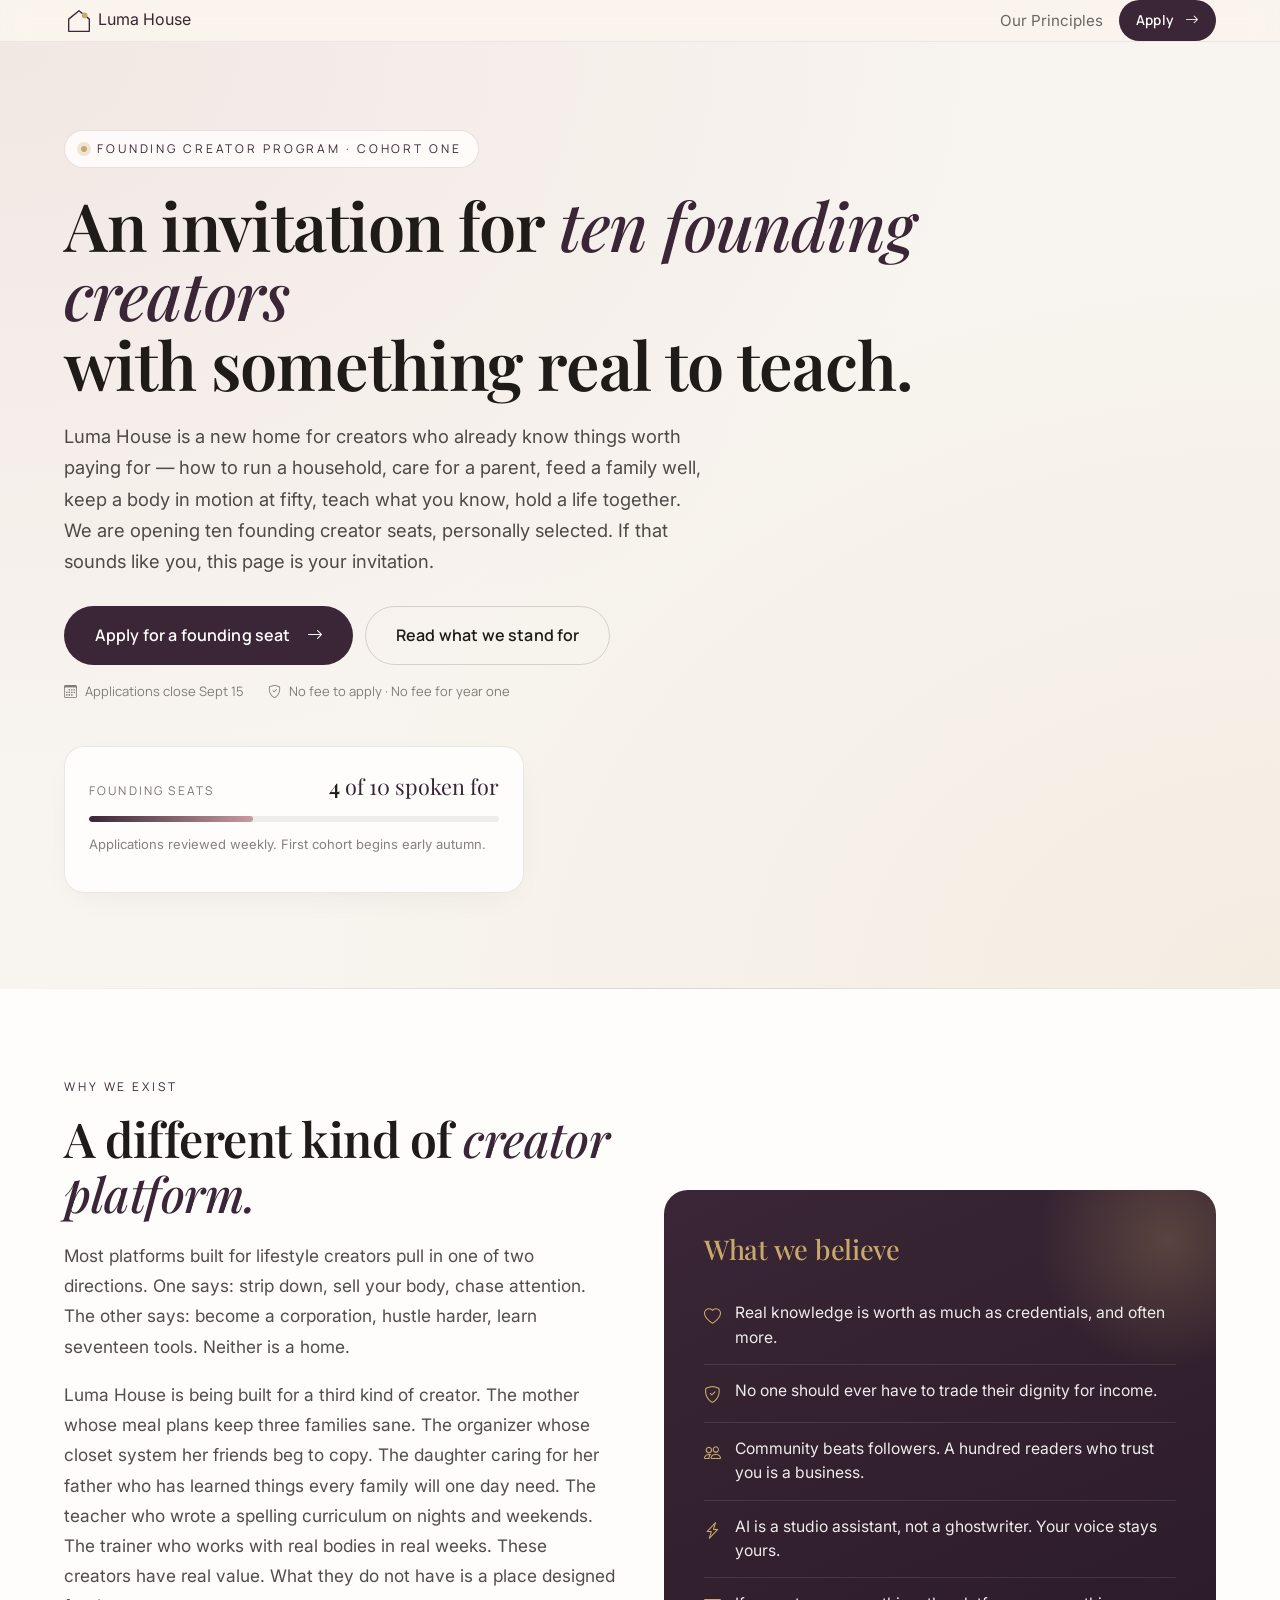
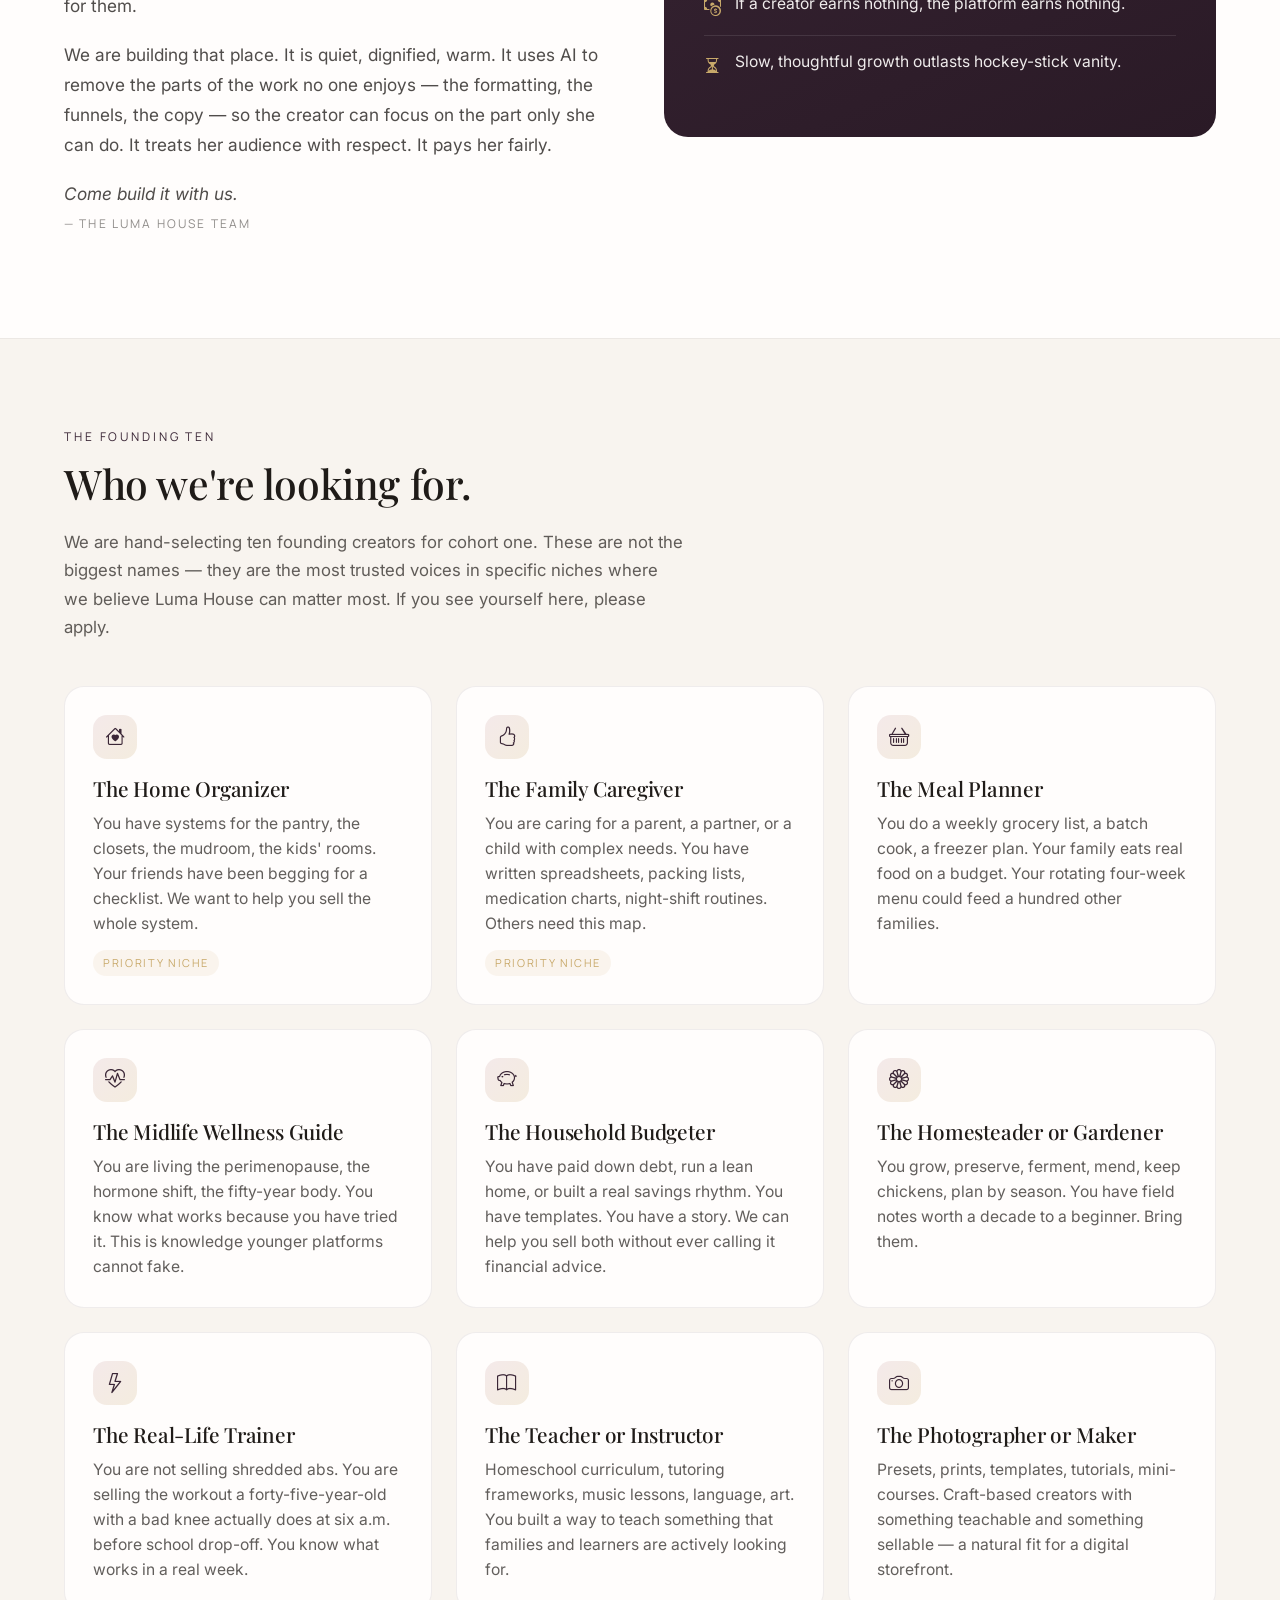
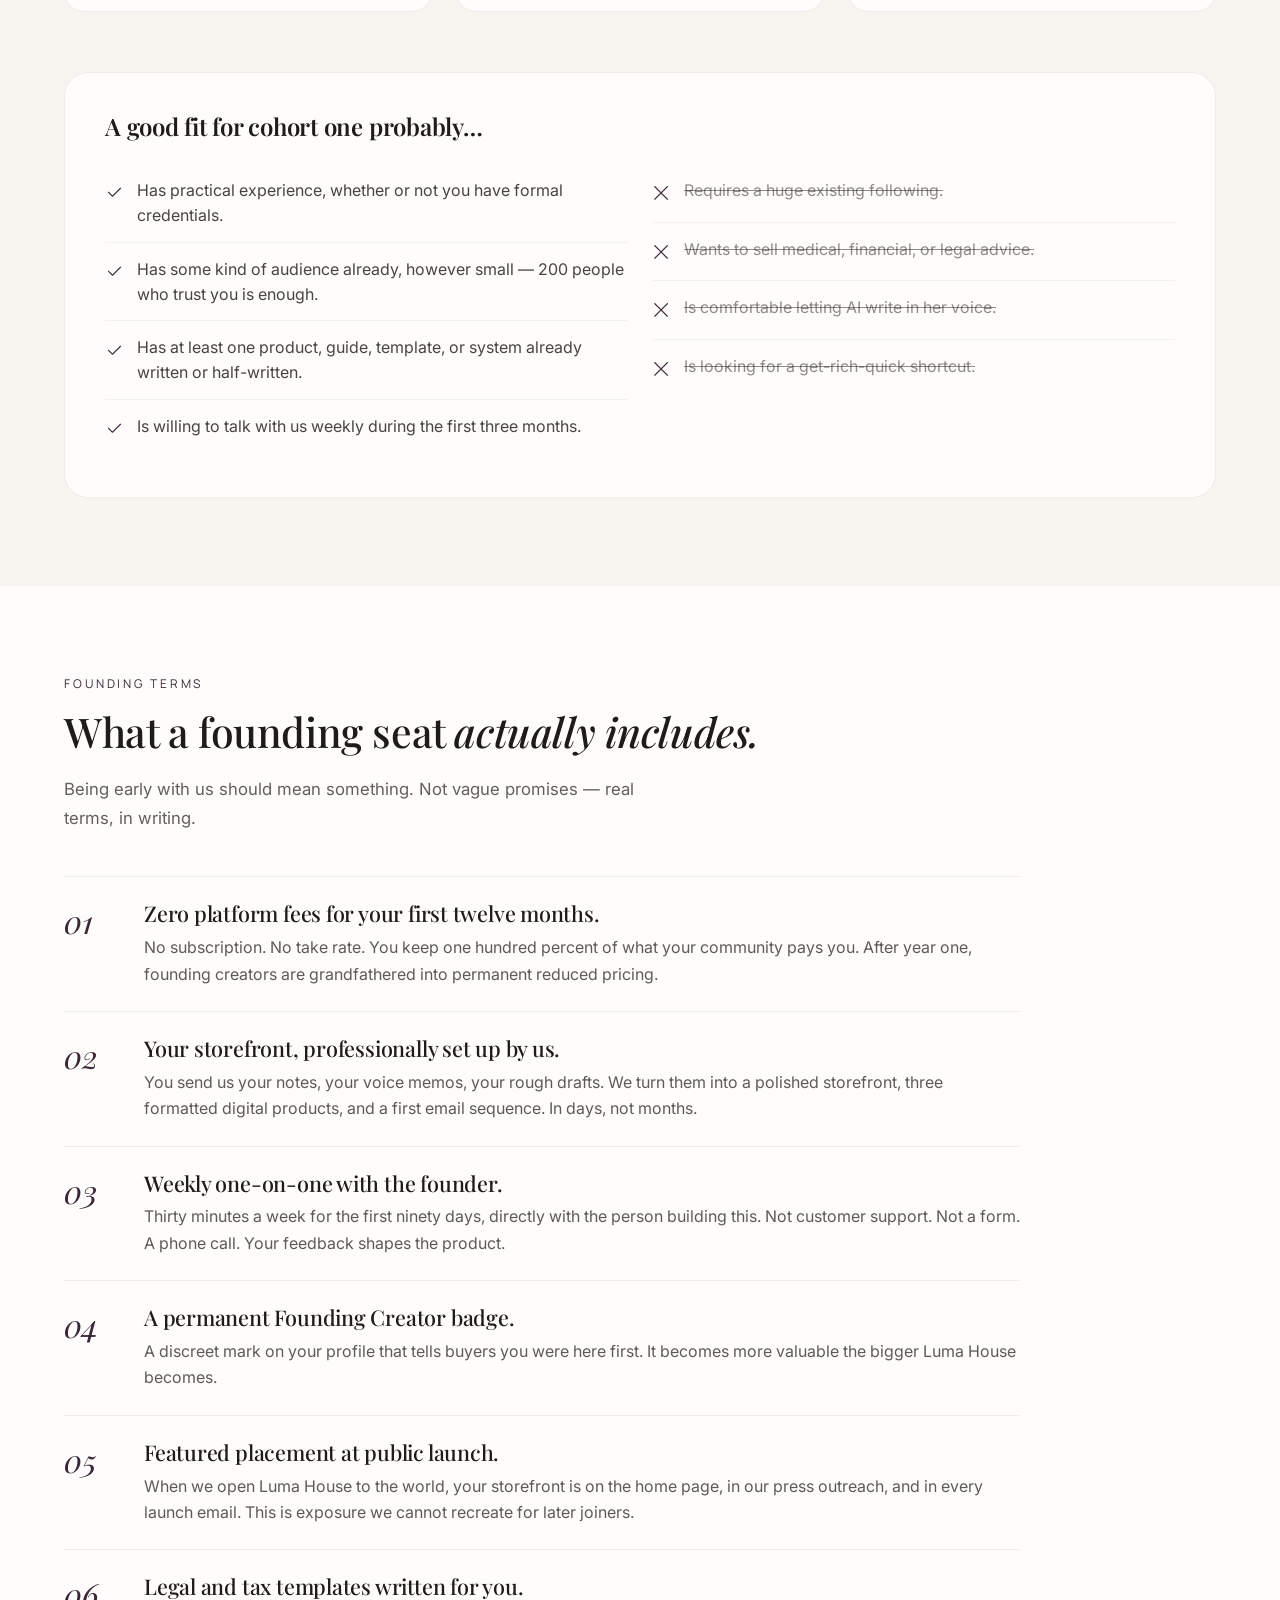
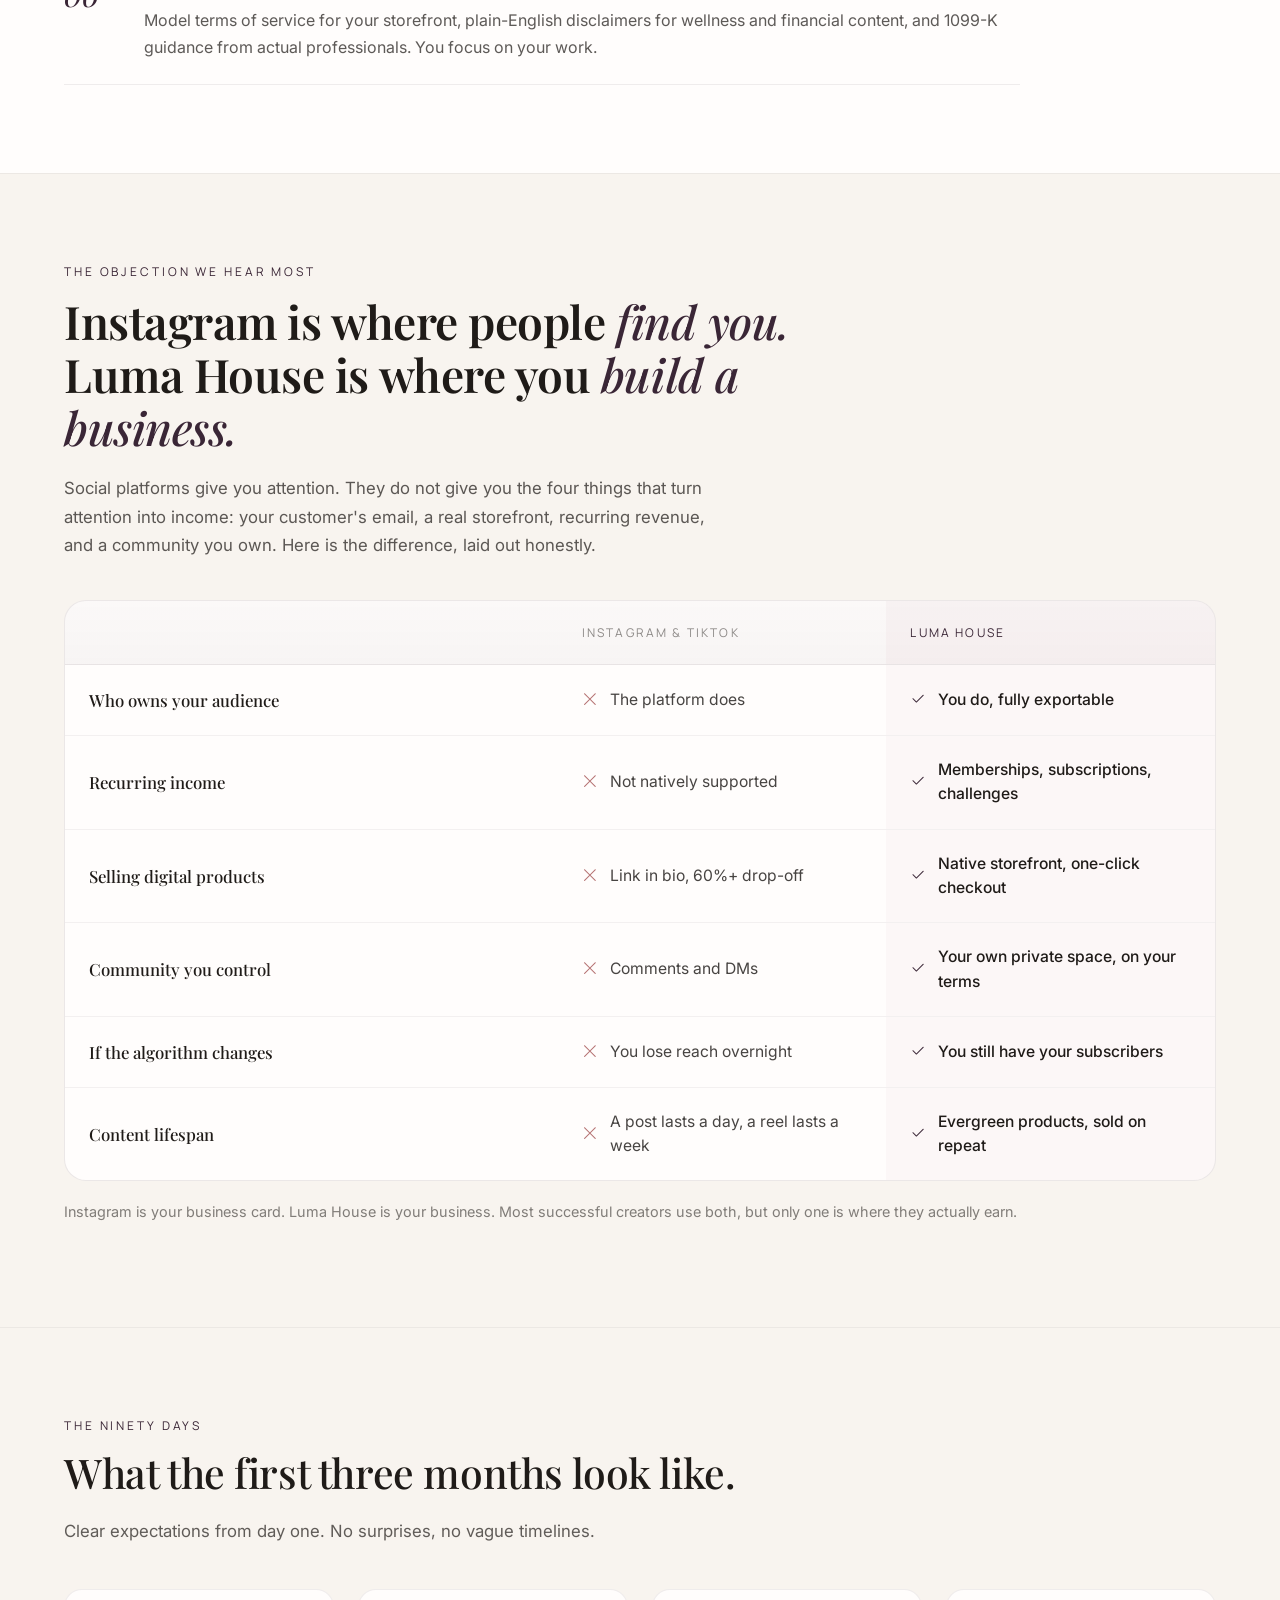
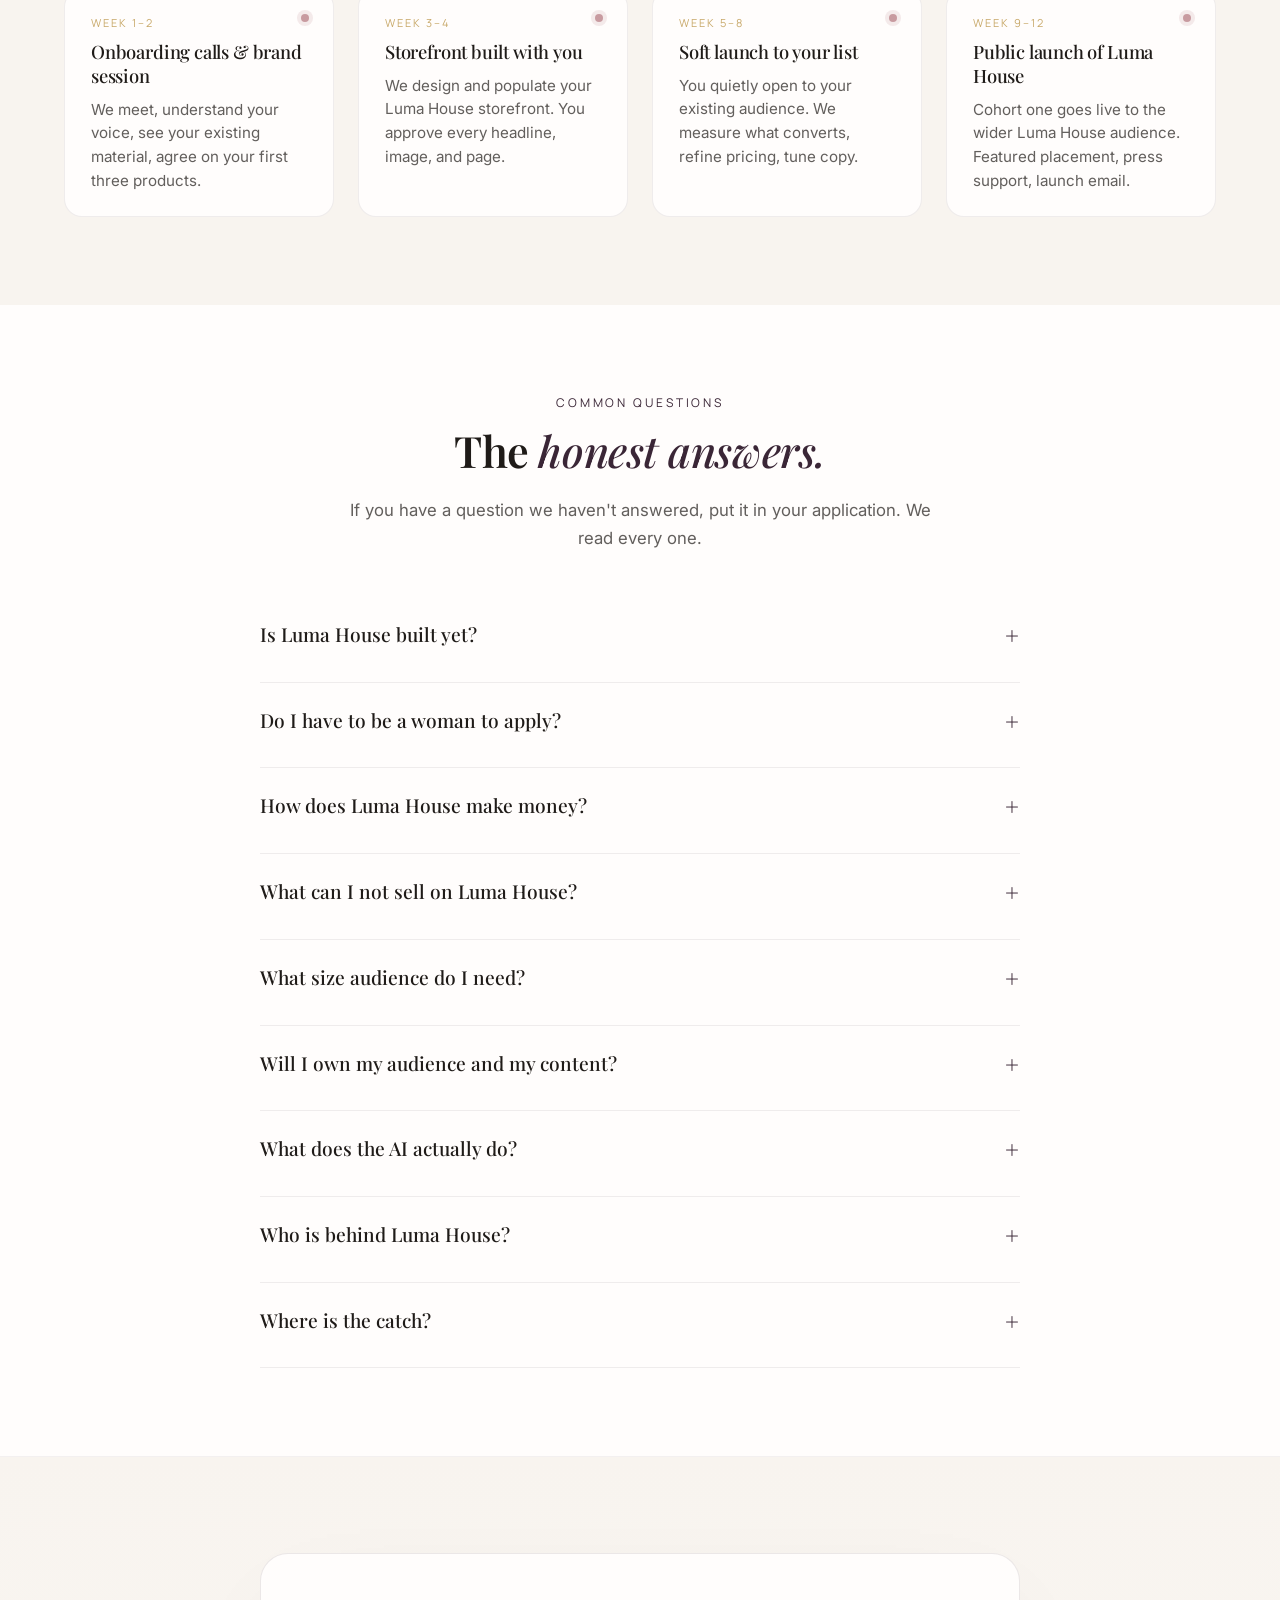
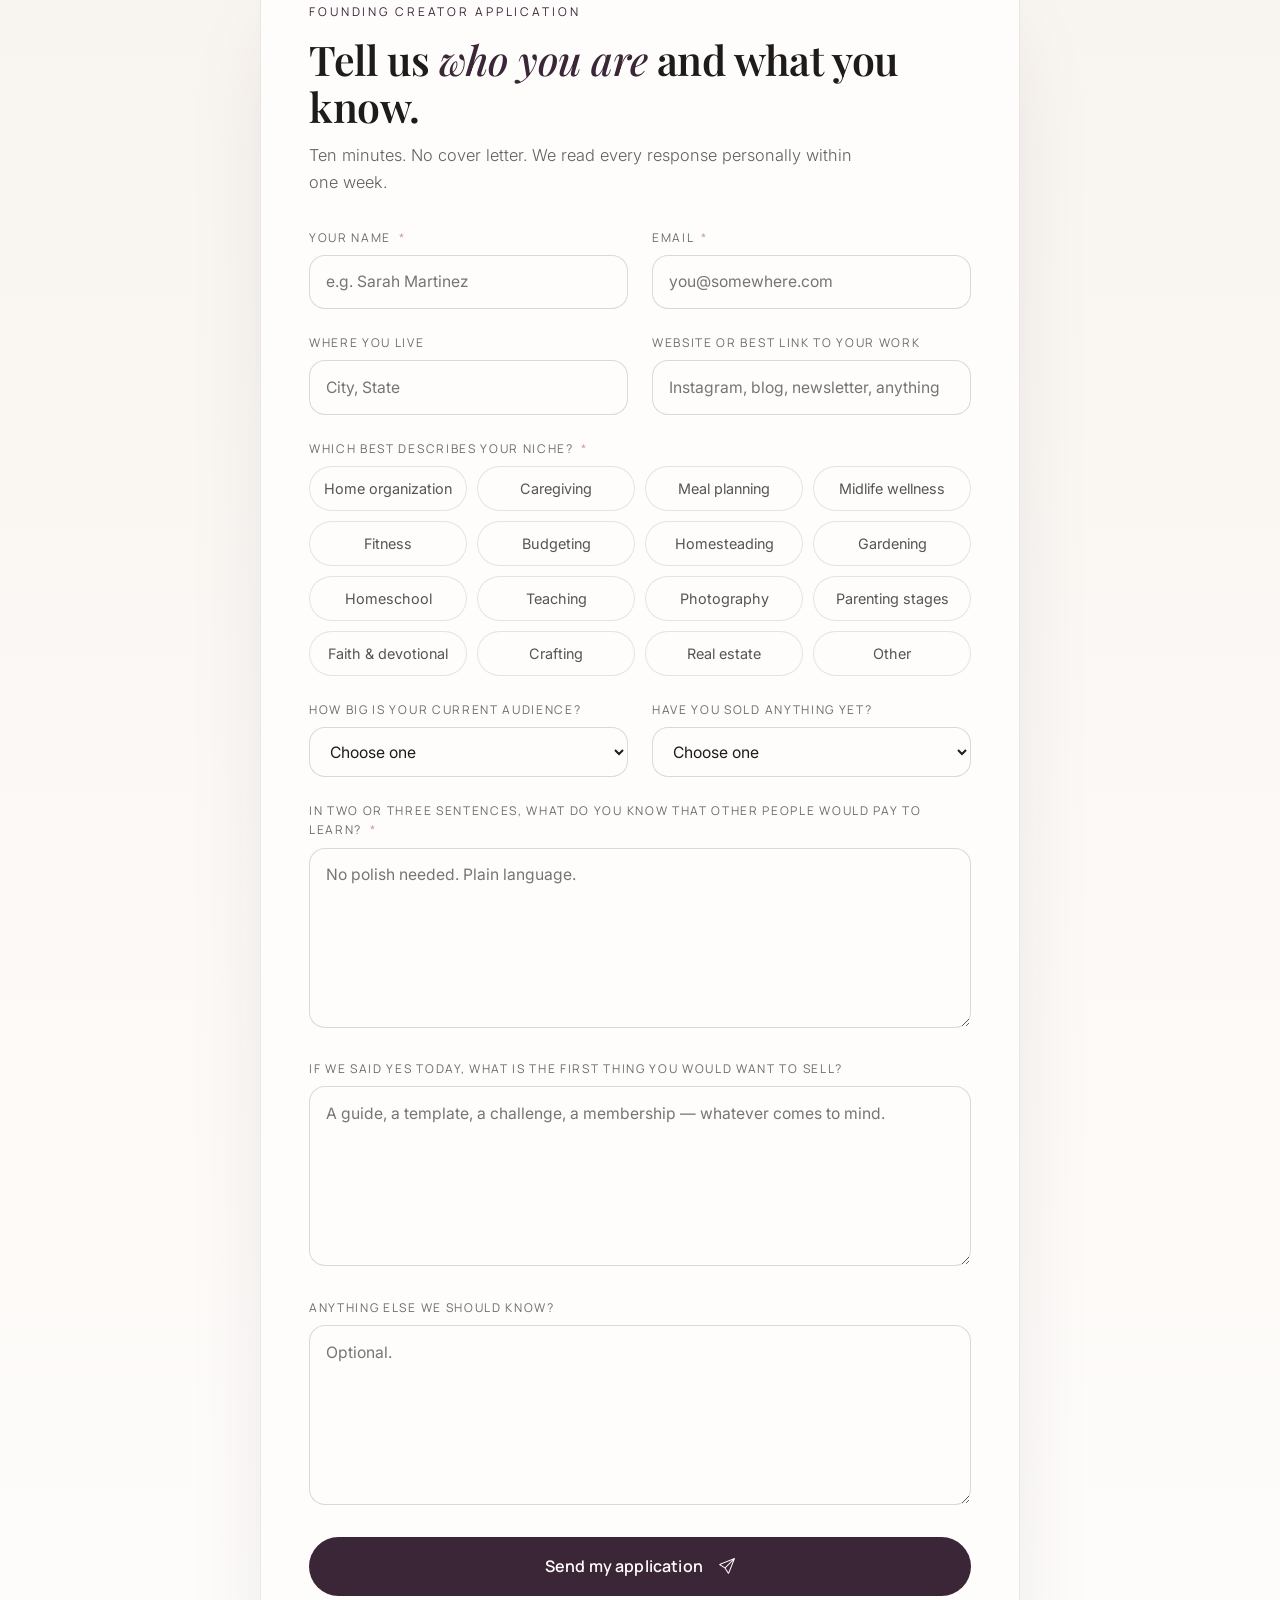
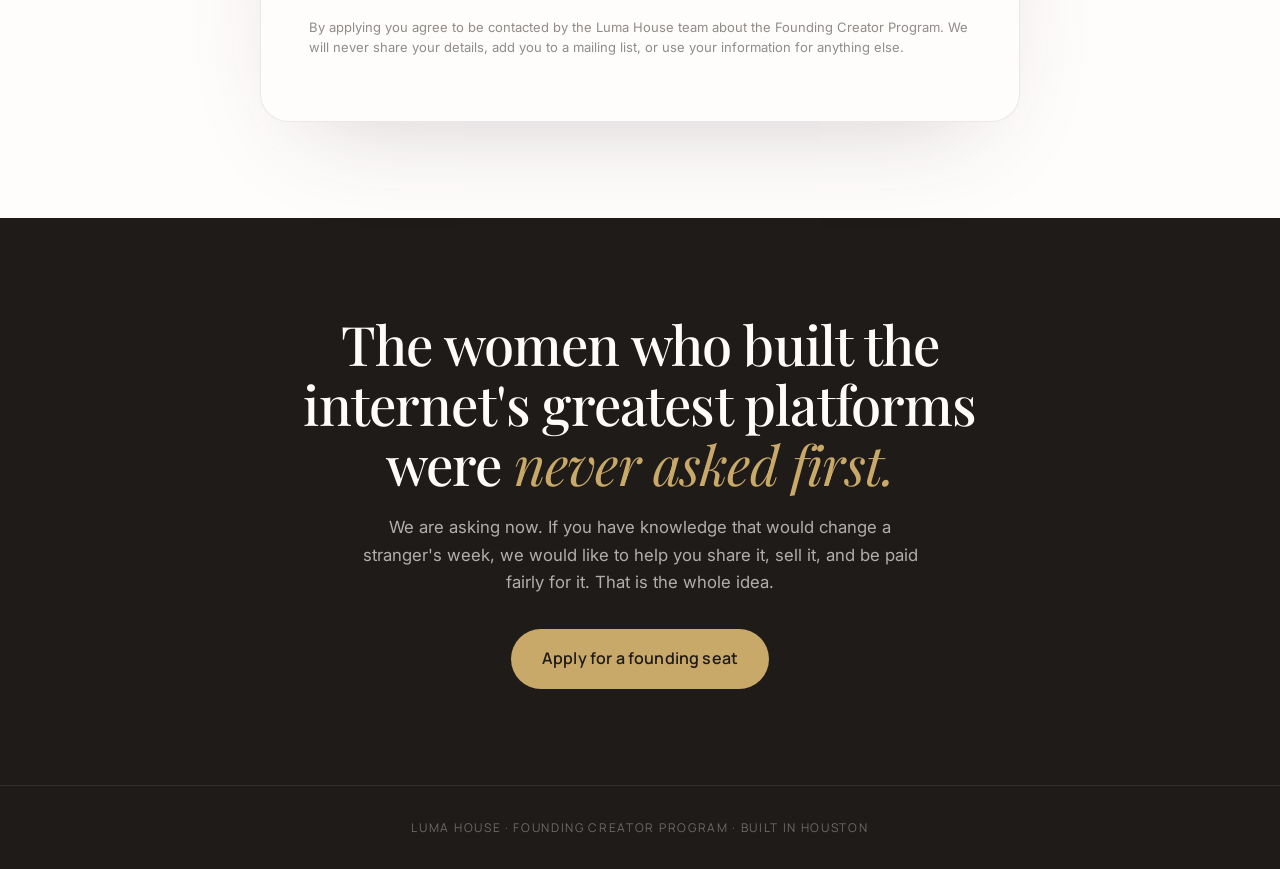
==== commit 83b9e41b: "Add /principles page, Instagram comparison, expanded personas + FAQ - New principles.html: pricing p" ====
--- a/beta.html
+++ b/beta.html
@@ -4,7 +4,7 @@
   <meta charset="utf-8" />
   <meta name="viewport" content="width=device-width, initial-scale=1" />
   <title>Luma House — Founding Creator Program</title>
-  <meta name="description" content="An invitation for ten founding creators. Turn what you already know — home organization, caregiving, midlife wellness, real-life systems — into recurring income, with a team behind you." />
+  <meta name="description" content="An invitation for ten founding creators. Turn what you already know — home organization, caregiving, fitness, meal planning, teaching, real-life systems — into recurring income, with a team behind you." />
 
   <!-- Fonts -->
   <link rel="preconnect" href="https://fonts.googleapis.com" />
@@ -661,6 +661,96 @@
       .fit-checklist { padding: 28px 24px; }
       .benefit-num { font-size: 1.6rem; width: 44px; }
     }
+
+    /* ============ WHY NOT INSTAGRAM (reusable) ============ */
+    .beta-why {
+      padding: 88px 0;
+      background: var(--ivory);
+      border-top: 1px solid rgba(58, 38, 54, 0.06);
+    }
+    .why-headline {
+      font-family: 'Playfair Display', serif;
+      font-weight: 600;
+      font-size: clamp(1.9rem, 3.6vw, 2.9rem);
+      line-height: 1.15;
+      letter-spacing: -0.01em;
+      color: var(--charcoal);
+      margin-bottom: 20px;
+    }
+    .why-headline em { font-style: italic; color: var(--plum); font-weight: 500; }
+    .why-sub {
+      font-family: 'Inter', sans-serif;
+      color: rgba(31, 27, 24, 0.72);
+      line-height: 1.7;
+      font-size: 1.05rem;
+      max-width: 660px;
+      margin-bottom: 40px;
+    }
+    .compare {
+      background: var(--warm-white);
+      border: 1px solid rgba(58, 38, 54, 0.10);
+      border-radius: 22px;
+      overflow: hidden;
+    }
+    .compare-head {
+      display: grid;
+      grid-template-columns: 1.5fr 1fr 1fr;
+      background: linear-gradient(180deg, rgba(58,38,54,0.02), rgba(58,38,54,0.04));
+      border-bottom: 1px solid rgba(58, 38, 54, 0.10);
+    }
+    .compare-head > div {
+      padding: 22px 24px;
+      font-family: 'Manrope', sans-serif;
+      font-size: 12px;
+      letter-spacing: 0.18em;
+      text-transform: uppercase;
+      color: rgba(31, 27, 24, 0.5);
+    }
+    .compare-head > div.lumina {
+      color: var(--plum);
+      background: rgba(200, 155, 160, 0.08);
+    }
+    .compare-row {
+      display: grid;
+      grid-template-columns: 1.5fr 1fr 1fr;
+      border-bottom: 1px solid rgba(58, 38, 54, 0.06);
+    }
+    .compare-row:last-child { border-bottom: none; }
+    .compare-row > div {
+      padding: 22px 24px;
+      font-family: 'Inter', sans-serif;
+      font-size: 0.98rem;
+      line-height: 1.55;
+      color: rgba(31, 27, 24, 0.82);
+      display: flex;
+      align-items: center;
+      gap: 12px;
+    }
+    .compare-row > div.lumina {
+      background: rgba(200, 155, 160, 0.06);
+      color: var(--charcoal);
+      font-weight: 500;
+    }
+    .compare-row .rowlabel {
+      font-family: 'Playfair Display', serif;
+      font-size: 1.05rem;
+      color: var(--charcoal);
+      font-weight: 500;
+    }
+    .compare-row .x { color: #B47070; }
+    .compare-row .v { color: var(--plum); }
+    .compare-note {
+      font-family: 'Inter', sans-serif;
+      font-size: 0.9rem;
+      color: rgba(31, 27, 24, 0.55);
+      margin-top: 20px;
+      line-height: 1.5;
+    }
+    @media (max-width: 767.98px) {
+      .compare-head, .compare-row { grid-template-columns: 1.4fr 1fr; }
+      .compare-head > div:nth-child(2),
+      .compare-row > div:nth-child(2) { display: none; }
+    }
   </style>
 </head>
 <body>
@@ -672,9 +762,12 @@
         <svg viewBox="0 0 32 32" width="30" height="30" aria-hidden="true"><path class="lh-logo__house" d="M5 14 L16 5 L27 14 L27 27 L5 27 Z" fill="none" stroke="#3A2636" stroke-width="1.8" stroke-linejoin="round"/><circle class="lh-logo__moon" cx="22" cy="10" r="3" fill="#C8A96A"/></svg>
         <span>Luma House</span>
       </a>
-      <a href="#apply" class="btn-lh btn-lh--primary btn-lh--sm">
-        Apply <i class="bi bi-arrow-right ms-1"></i>
-      </a>
+      <div class="d-flex align-items-center gap-3">
+        <a href="principles.html" class="d-none d-md-inline" style="font-family: Inter, sans-serif; font-size: 0.95rem; color: rgba(31,27,24,0.65); text-decoration: none;">Our Principles</a>
+        <a href="#apply" class="btn-lh btn-lh--primary btn-lh--sm">
+          Apply <i class="bi bi-arrow-right ms-1"></i>
+        </a>
+      </div>
     </div>
   </nav>
 
@@ -685,11 +778,11 @@
         <div class="col-lg-10 col-xl-9">
           <span class="beta-eyebrow"><span class="dot"></span> Founding Creator Program · Cohort One</span>
           <h1>
-            An invitation for <em>ten women</em><br />
+            An invitation for <em>ten founding creators</em><br />
             with something real to teach.
           </h1>
           <p class="beta-lede">
-            Luma House is a new home for creators who already know things worth paying for — how to run a household, care for a parent, feed a family well, keep a body in motion at fifty, hold a life together. We are opening ten founding creator seats, personally selected. If that sounds like you, this page is your invitation.
+            Luma House is a new home for creators who already know things worth paying for — how to run a household, care for a parent, feed a family well, keep a body in motion at fifty, teach what you know, hold a life together. We are opening ten founding creator seats, personally selected. If that sounds like you, this page is your invitation.
           </p>
 
           <div class="beta-cta-row">
@@ -733,10 +826,10 @@
           <div class="section-eyebrow">Why We Exist</div>
           <h2>A different kind of <em>creator platform.</em></h2>
           <p>
-            Most platforms built for women creators pull in one of two directions. One says: strip down, sell your body, chase attention. The other says: become a corporation, hustle harder, learn seventeen tools. Neither is a home.
+            Most platforms built for lifestyle creators pull in one of two directions. One says: strip down, sell your body, chase attention. The other says: become a corporation, hustle harder, learn seventeen tools. Neither is a home.
           </p>
           <p>
-            Luma House is being built for a third kind of creator. The mother whose meal plans keep three families sane. The organizer whose closet system her friends beg to copy. The daughter caring for her father who has learned things every family will one day need. The teacher who wrote a spelling curriculum on nights and weekends. These women have real value. What they do not have is a place designed for them.
+            Luma House is being built for a third kind of creator. The mother whose meal plans keep three families sane. The organizer whose closet system her friends beg to copy. The daughter caring for her father who has learned things every family will one day need. The teacher who wrote a spelling curriculum on nights and weekends. The trainer who works with real bodies in real weeks. These creators have real value. What they do not have is a place designed for them.
           </p>
           <p>
             We are building that place. It is quiet, dignified, warm. It uses AI to remove the parts of the work no one enjoys — the formatting, the funnels, the copy — so the creator can focus on the part only she can do. It treats her audience with respect. It pays her fairly.
@@ -751,7 +844,7 @@
             <h3>What we believe</h3>
             <ul>
               <li><i class="bi bi-heart"></i> Real knowledge is worth as much as credentials, and often more.</li>
-              <li><i class="bi bi-shield-check"></i> A woman should never have to trade her dignity for income.</li>
+              <li><i class="bi bi-shield-check"></i> No one should ever have to trade their dignity for income.</li>
               <li><i class="bi bi-people"></i> Community beats followers. A hundred readers who trust you is a business.</li>
               <li><i class="bi bi-lightning-charge"></i> AI is a studio assistant, not a ghostwriter. Your voice stays yours.</li>
               <li><i class="bi bi-cash-coin"></i> If a creator earns nothing, the platform earns nothing.</li>
@@ -819,6 +912,27 @@
             <div class="persona-icon"><i class="bi bi-flower1"></i></div>
             <h4>The Homesteader or Gardener</h4>
             <p>You grow, preserve, ferment, mend, keep chickens, plan by season. You have field notes worth a decade to a beginner. Bring them.</p>
+          </div>
+        </div>
+        <div class="col-md-6 col-lg-4">
+          <div class="persona">
+            <div class="persona-icon"><i class="bi bi-lightning"></i></div>
+            <h4>The Real-Life Trainer</h4>
+            <p>You are not selling shredded abs. You are selling the workout a forty-five-year-old with a bad knee actually does at six a.m. before school drop-off. You know what works in a real week.</p>
+          </div>
+        </div>
+        <div class="col-md-6 col-lg-4">
+          <div class="persona">
+            <div class="persona-icon"><i class="bi bi-book"></i></div>
+            <h4>The Teacher or Instructor</h4>
+            <p>Homeschool curriculum, tutoring frameworks, music lessons, language, art. You built a way to teach something that families and learners are actively looking for.</p>
+          </div>
+        </div>
+        <div class="col-md-6 col-lg-4">
+          <div class="persona">
+            <div class="persona-icon"><i class="bi bi-camera"></i></div>
+            <h4>The Photographer or Maker</h4>
+            <p>Presets, prints, templates, tutorials, mini-courses. Craft-based creators with something teachable and something sellable — a natural fit for a digital storefront.</p>
           </div>
         </div>
       </div>
@@ -910,6 +1024,58 @@
     </div>
   </section>
 
+  <!-- ===================== WHY NOT JUST INSTAGRAM ===================== -->
+  <section class="beta-why">
+    <div class="container-lh">
+      <div class="row">
+        <div class="col-lg-8">
+          <div class="section-eyebrow">The Objection We Hear Most</div>
+          <h2 class="why-headline">Instagram is where people <em>find you.</em><br />Luma House is where you <em>build a business.</em></h2>
+          <p class="why-sub">Social platforms give you attention. They do not give you the four things that turn attention into income: your customer's email, a real storefront, recurring revenue, and a community you own. Here is the difference, laid out honestly.</p>
+        </div>
+      </div>
+
+      <div class="compare">
+        <div class="compare-head">
+          <div>&nbsp;</div>
+          <div>Instagram &amp; TikTok</div>
+          <div class="lumina">Luma House</div>
+        </div>
+        <div class="compare-row">
+          <div class="rowlabel">Who owns your audience</div>
+          <div><i class="bi bi-x-lg x"></i> The platform does</div>
+          <div class="lumina"><i class="bi bi-check2 v"></i> You do, fully exportable</div>
+        </div>
+        <div class="compare-row">
+          <div class="rowlabel">Recurring income</div>
+          <div><i class="bi bi-x-lg x"></i> Not natively supported</div>
+          <div class="lumina"><i class="bi bi-check2 v"></i> Memberships, subscriptions, challenges</div>
+        </div>
+        <div class="compare-row">
+          <div class="rowlabel">Selling digital products</div>
+          <div><i class="bi bi-x-lg x"></i> Link in bio, 60%+ drop-off</div>
+          <div class="lumina"><i class="bi bi-check2 v"></i> Native storefront, one-click checkout</div>
+        </div>
+        <div class="compare-row">
+          <div class="rowlabel">Community you control</div>
+          <div><i class="bi bi-x-lg x"></i> Comments and DMs</div>
+          <div class="lumina"><i class="bi bi-check2 v"></i> Your own private space, on your terms</div>
+        </div>
+        <div class="compare-row">
+          <div class="rowlabel">If the algorithm changes</div>
+          <div><i class="bi bi-x-lg x"></i> You lose reach overnight</div>
+          <div class="lumina"><i class="bi bi-check2 v"></i> You still have your subscribers</div>
+        </div>
+        <div class="compare-row">
+          <div class="rowlabel">Content lifespan</div>
+          <div><i class="bi bi-x-lg x"></i> A post lasts a day, a reel lasts a week</div>
+          <div class="lumina"><i class="bi bi-check2 v"></i> Evergreen products, sold on repeat</div>
+        </div>
+      </div>
+      <p class="compare-note">Instagram is your business card. Luma House is your business. Most successful creators use both, but only one is where they actually earn.</p>
+    </div>
+  </section>
+
   <!-- ===================== TIMELINE ===================== -->
   <section class="beta-timeline">
     <div class="container-lh">
@@ -972,6 +1138,21 @@
           <details class="faq-item">
             <summary class="faq-q">Is Luma House built yet? <i class="bi bi-plus-lg"></i></summary>
             <div class="faq-a">A working prototype exists — you may have seen it. The full production platform is being built now, alongside cohort one. Founding creators are essentially co-designing what ships. That is exactly why founding terms are what they are.</div>
+          </details>
+
+          <details class="faq-item">
+            <summary class="faq-q">Do I have to be a woman to apply? <i class="bi bi-plus-lg"></i></summary>
+            <div class="faq-a">No. Luma House is <strong>designed with women creators in mind</strong> — the aesthetic, the ethos, the beachhead niches, and cohort one lean deliberately that way. But we do not restrict signup by gender. Male creators whose work fits the ethos — caregivers, homesteaders, teachers, real-life trainers — are welcome to apply and will be evaluated on the merit of their work.</div>
+          </details>
+
+          <details class="faq-item">
+            <summary class="faq-q">How does Luma House make money? <i class="bi bi-plus-lg"></i></summary>
+            <div class="faq-a">Two ways, plainly: a modest monthly subscription and a modest percentage of sales. During beta, founding creators pay neither. At public launch, tiers begin at $29/month + 5% platform fee, and top out at $149/month with a 0% platform fee. We will never take more than 10% end-to-end (including Stripe's processing), we will never charge on your refunds, and we will never mark up payment processing. The full pricing philosophy is on the <a href="principles.html" style="color: var(--plum); text-decoration: underline;">Principles page</a>.</div>
+          </details>
+
+          <details class="faq-item">
+            <summary class="faq-q">What can I not sell on Luma House? <i class="bi bi-plus-lg"></i></summary>
+            <div class="faq-a">Luma House hosts creators who share <strong>their own experience and general education</strong>. We do not host content or services that require professional licensing — including but not limited to: medical diagnosis or treatment, licensed mental health therapy, investment advice, financial planning, credit repair services, legal advice, tax preparation, and regulated real estate transactions.<br /><br />The clarifying question we ask: are you sharing what worked for you, or promising a specific result to the buyer? Story and education are welcome. Promises requiring a license are not. This protects you legally and keeps Luma House a platform Stripe, credit-card networks, and buyers all trust.</div>
           </details>
 
           <details class="faq-item">
@@ -1042,13 +1223,17 @@
                     <div class="niche-chip" data-niche="Caregiving">Caregiving</div>
                     <div class="niche-chip" data-niche="Meal planning">Meal planning</div>
                     <div class="niche-chip" data-niche="Midlife wellness">Midlife wellness</div>
+                    <div class="niche-chip" data-niche="Fitness">Fitness</div>
                     <div class="niche-chip" data-niche="Budgeting">Budgeting</div>
                     <div class="niche-chip" data-niche="Homesteading">Homesteading</div>
                     <div class="niche-chip" data-niche="Gardening">Gardening</div>
                     <div class="niche-chip" data-niche="Homeschool">Homeschool</div>
+                    <div class="niche-chip" data-niche="Teaching">Teaching</div>
+                    <div class="niche-chip" data-niche="Photography">Photography</div>
                     <div class="niche-chip" data-niche="Parenting stages">Parenting stages</div>
                     <div class="niche-chip" data-niche="Faith &amp; devotional">Faith &amp; devotional</div>
                     <div class="niche-chip" data-niche="Crafting">Crafting</div>
+                    <div class="niche-chip" data-niche="Real estate personal brand">Real estate</div>
                     <div class="niche-chip" data-niche="Other">Other</div>
                   </div>
                   <input type="hidden" id="nicheValue" required />
